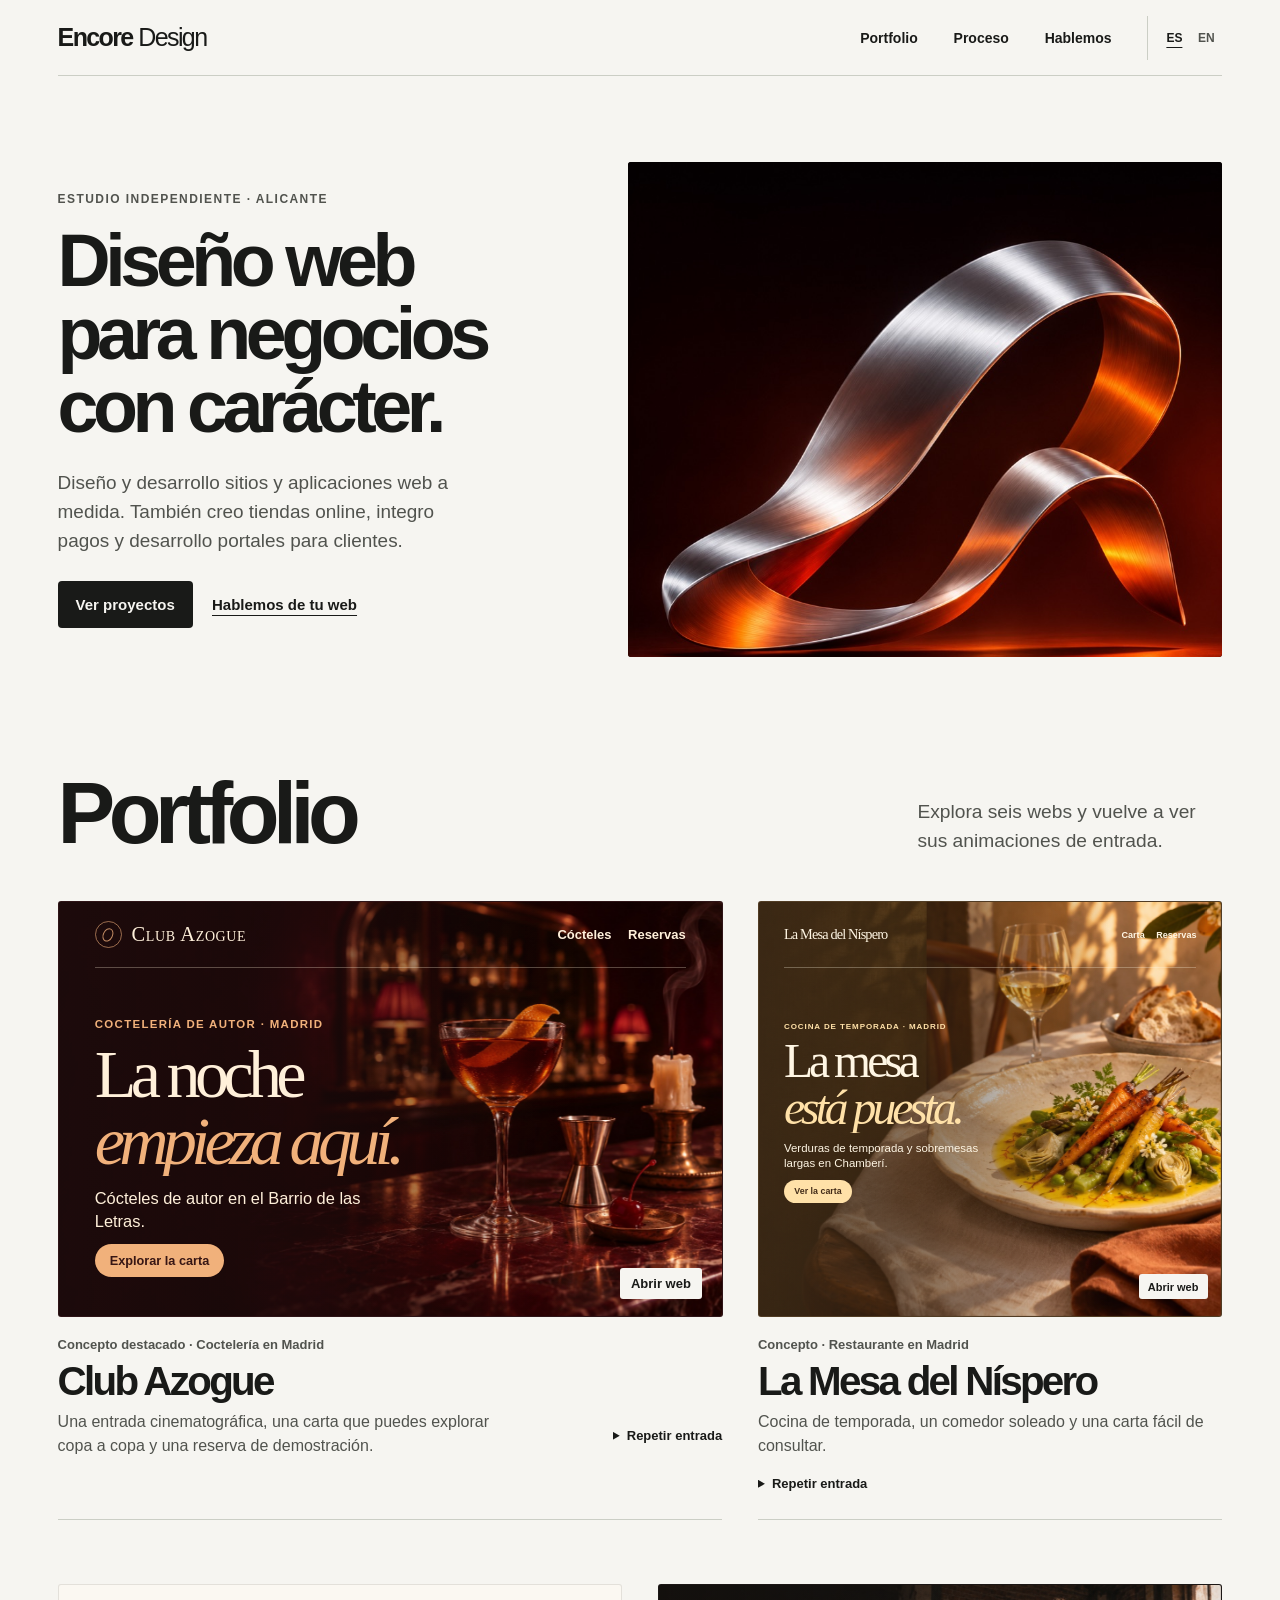
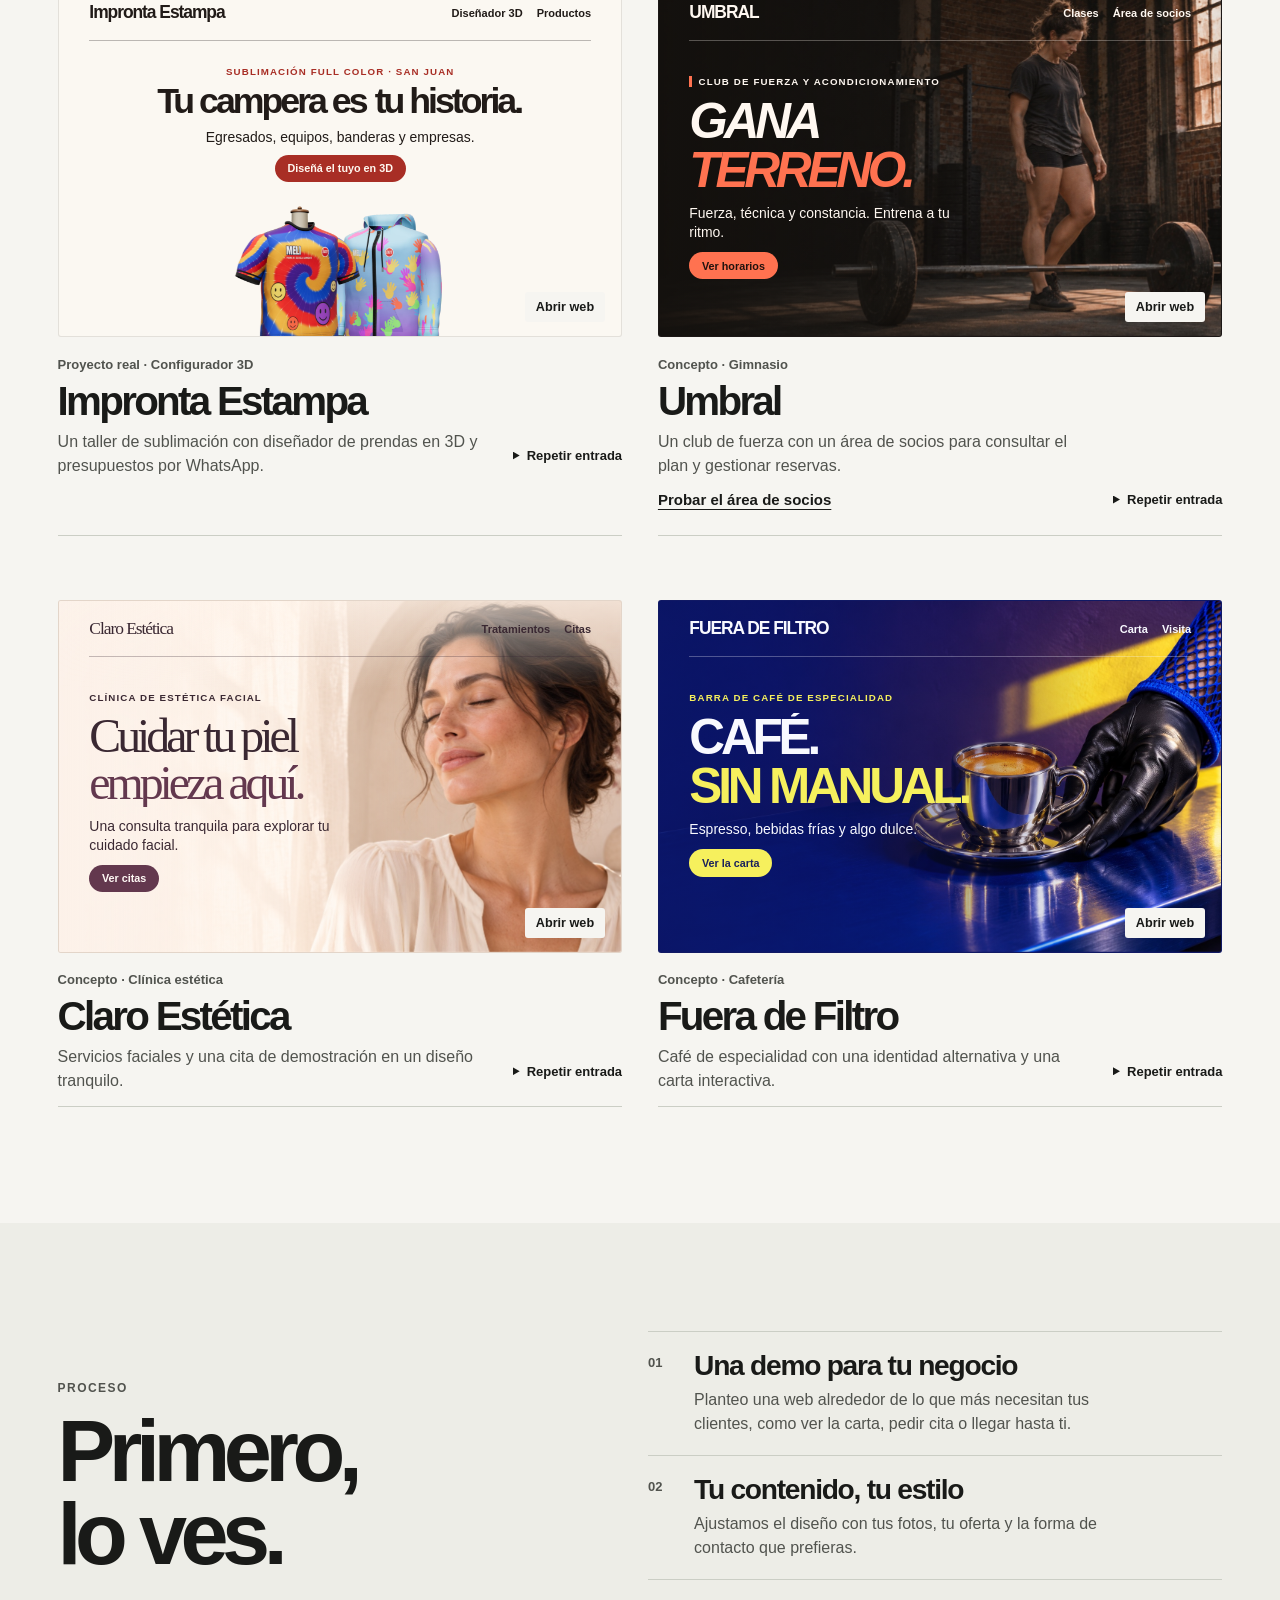
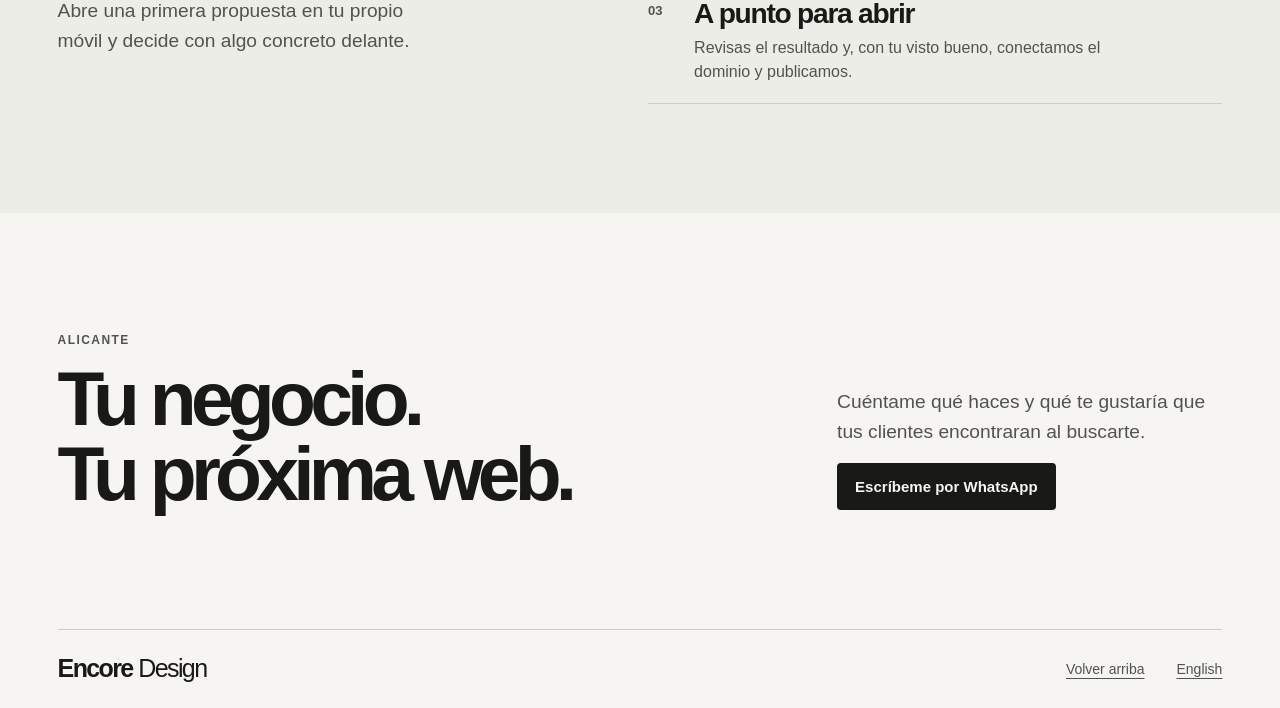
==== index.html @ cf83939f "Simplify Encore with a neutral editorial layout" ====
<!doctype html>
<html lang="es">
<head>
  <meta charset="utf-8">
  <meta name="viewport" content="width=device-width, initial-scale=1">
  <meta name="robots" content="noindex">
  <meta name="description" content="Encore Design es un estudio independiente de diseño y desarrollo web en Alicante. Explora el portfolio y pide una propuesta a medida.">
  <meta name="theme-color" content="#f6f5f1">
  <meta property="og:type" content="website">
  <meta property="og:locale" content="es_ES">
  <meta property="og:locale:alternate" content="en_GB">
  <meta property="og:site_name" content="Encore Design">
  <meta property="og:title" content="Encore Design · Diseño web para negocios con carácter">
  <meta property="og:description" content="Diseño y desarrollo web a medida. Explora seis proyectos de Encore Design.">
  <meta property="og:image" content="https://encore-design.coyoti-trading.chatgpt.site/assets/acera-hero.jpg">
  <meta property="og:image:alt" content="Cintas de metal y cobre sobre fondo oscuro">
  <meta name="twitter:card" content="summary_large_image">
  <title>Encore Design | Estudio de diseño web en Alicante</title>
  <link rel="alternate" hreflang="es" href="https://encore-design.coyoti-trading.chatgpt.site/">
  <link rel="alternate" hreflang="en" href="https://encore-design.coyoti-trading.chatgpt.site/en/">
  <link rel="icon" type="image/png" sizes="96x96" href="assets/encore-favicon-mono.png">
  <link rel="stylesheet" href="portfolio.css">
  <link rel="stylesheet" href="proyectos/intro-motion.css">
  <script src="studio.js" defer></script>
  <script src="portfolio-previews.js" defer></script>
</head>
<body>
  <a class="skip" href="#main">Saltar al contenido</a>
  <div class="launch" id="top">
    <header class="masthead shell">
      <a class="wordmark" href="./" aria-label="Encore Design">
        <span class="wordmark-name">Encore</span> <span class="wordmark-label">Design</span>
      </a>
      <div class="masthead-actions">
        <nav class="primary-nav" aria-label="Navegación principal">
          <a href="#work">Portfolio</a>
          <a class="nav-process" href="#process">Proceso</a>
          <a class="nav-cta" href="#contact">Hablemos</a>
        </nav>
        <nav class="language-switch" aria-label="Idioma">
          <span aria-current="page" aria-label="Español">ES</span>
          <a href="en/" lang="en" hreflang="en" aria-label="English">EN</a>
        </nav>
      </div>
    </header>

    <main id="main">
      <section class="hero shell" aria-labelledby="hero-title">
        <div class="hero-copy">
          <p class="eyebrow">Estudio independiente · Alicante</p>
          <h1 id="hero-title"><span>Diseño web</span> <span>para negocios</span> <span>con carácter.</span></h1>
          <p class="lede">Diseño y desarrollo sitios y aplicaciones web a medida. También creo tiendas online, integro pagos y desarrollo portales para clientes.</p>
          <div class="hero-actions">
            <a class="button button-primary" href="#work">Ver proyectos</a>
            <a class="button button-secondary" href="#contact">Hablemos de tu web</a>
          </div>
        </div>
        <picture class="hero-media" aria-hidden="true">
          <source media="(max-width: 760px)" srcset="assets/encore-hero-movil.jpg" width="880" height="1100">
          <img src="assets/acera-hero.jpg" width="1672" height="941" alt="" fetchpriority="high">
        </picture>
      </section>

      <section class="gallery" id="work" aria-labelledby="work-title">
        <div class="shell work">
          <div class="section-intro">
            <h2 id="work-title">Portfolio</h2>
            <p>Explora seis webs y vuelve a ver sus animaciones de entrada.</p>
          </div>
          <div class="work-grid">
            <article class="project project-azogue">
              <a class="project-stage stage-azogue" href="proyectos/club-azogue.html" aria-label="Abrir Club Azogue" data-preview>
                <div class="mini-page" aria-hidden="true">
                  <img class="mini-art" src="assets/proyectos/azogue.jpg" alt="">
                  <video class="mini-art mini-film" data-preview-film data-src="assets/proyectos/azogue-ambiente.mp4" muted playsinline preload="none"></video>
                  <div class="mini-bar"><span class="mini-brand"><span class="mini-symbol"></span>Club Azogue</span><span class="mini-nav"><span>Cócteles</span><span>Reservas</span></span></div>
                  <div class="mini-copy">
                    <span class="mini-kicker">Coctelería de autor · Madrid</span>
                    <span class="mini-title"><span class="mini-line"><span>La noche</span></span> <span class="mini-line"><span>empieza aquí.</span></span></span>
                    <span class="mini-lede">Cócteles de autor en el Barrio de las Letras.</span>
                    <span class="mini-action">Explorar la carta</span>
                  </div>
                </div>
                <span class="stage-open" aria-hidden="true">Abrir web</span>
              </a>
              <div class="project-copy">
                <div>
                  <p class="project-type">Concepto destacado · Coctelería en Madrid</p>
                  <h3>Club Azogue</h3>
                  <p class="project-description">Una entrada cinematográfica, una carta que puedes explorar copa a copa y una reserva de demostración.</p>
                </div>
                <button class="replay" type="button" data-replay aria-label="Repetir la entrada de Club Azogue" hidden>Repetir entrada</button>
              </div>
            </article>
            <article class="project project-nispero">
              <a class="project-stage stage-nispero" href="proyectos/mesa-del-nispero.html" aria-label="Abrir La Mesa del Níspero" data-preview>
                <div class="mini-page" aria-hidden="true">
                  <img class="mini-art" src="assets/proyectos/nispero.jpg" alt="" loading="lazy">
                  <div class="mini-bar"><span class="mini-brand">La Mesa del Níspero</span><span class="mini-nav"><span>Carta</span><span>Reservas</span></span></div>
                  <div class="mini-copy">
                    <span class="mini-kicker">Cocina de temporada · Madrid</span>
                    <span class="mini-title"><span class="mini-line"><span>La mesa</span></span> <span class="mini-line"><span>está puesta.</span></span></span>
                    <span class="mini-lede">Verduras de temporada y sobremesas largas en Chamberí.</span>
                    <span class="mini-action">Ver la carta</span>
                  </div>
                </div>
                <span class="stage-open" aria-hidden="true">Abrir web</span>
              </a>
              <div class="project-copy">
                <div>
                  <p class="project-type">Concepto · Restaurante en Madrid</p>
                  <h3>La Mesa del Níspero</h3>
                  <p class="project-description">Cocina de temporada, un comedor soleado y una carta fácil de consultar.</p>
                </div>
                <button class="replay" type="button" data-replay aria-label="Repetir la entrada de La Mesa del Níspero" hidden>Repetir entrada</button>
              </div>
            </article>
            <article class="project project-impronta">
              <a class="project-stage stage-impronta" href="https://improntaestampa.pages.dev/" aria-label="Abrir Impronta Estampa" data-preview>
                <div class="mini-page" aria-hidden="true">
                  <img class="mini-art" src="assets/impronta-prendas.webp" alt="" loading="lazy">
                  <div class="mini-bar"><span class="mini-brand">Impronta Estampa</span><span class="mini-nav"><span>Diseñador 3D</span><span>Productos</span></span></div>
                  <div class="mini-copy">
                    <span class="mini-kicker">Sublimación full color · San Juan</span>
                    <span class="mini-title"><span class="mini-line"><span>Tu campera es</span></span> <span class="mini-line"><span>tu historia.</span></span></span>
                    <span class="mini-lede">Egresados, equipos, banderas y empresas.</span>
                    <span class="mini-action">Diseñá el tuyo en 3D</span>
                  </div>
                </div>
                <span class="stage-open" aria-hidden="true">Abrir web</span>
              </a>
              <div class="project-copy">
                <div>
                  <p class="project-type">Proyecto real · Configurador 3D</p>
                  <h3>Impronta Estampa</h3>
                  <p class="project-description">Un taller de sublimación con diseñador de prendas en 3D y presupuestos por WhatsApp.</p>
                </div>
                <button class="replay" type="button" data-replay aria-label="Repetir la entrada de Impronta Estampa" hidden>Repetir entrada</button>
              </div>
            </article>
            <article class="project project-umbral">
              <a class="project-stage stage-umbral" href="proyectos/umbral.html" aria-label="Abrir Umbral" data-preview>
                <div class="mini-page" aria-hidden="true">
                  <img class="mini-art" src="assets/proyectos/umbral-entrenamiento.jpg" alt="" loading="lazy">
                  <div class="mini-bar"><span class="mini-brand">Umbral</span><span class="mini-nav"><span>Clases</span><span>Área de socios</span></span></div>
                  <div class="mini-copy">
                    <span class="mini-kicker">Club de fuerza y acondicionamiento</span>
                    <span class="mini-title"><span class="mini-line"><span>Gana</span></span> <span class="mini-line"><span>terreno.</span></span></span>
                    <span class="mini-lede">Fuerza, técnica y constancia. Entrena a tu ritmo.</span>
                    <span class="mini-action">Ver horarios</span>
                  </div>
                </div>
                <span class="stage-open" aria-hidden="true">Abrir web</span>
              </a>
              <div class="project-copy">
                <div>
                  <p class="project-type">Concepto · Gimnasio</p>
                  <h3>Umbral</h3>
                  <p class="project-description">Un club de fuerza con un área de socios para consultar el plan y gestionar reservas.</p>
                  <a class="project-link" href="proyectos/umbral-socios.html">Probar el área de socios</a>
                </div>
                <button class="replay" type="button" data-replay aria-label="Repetir la entrada de Umbral" hidden>Repetir entrada</button>
              </div>
            </article>
            <article class="project project-claro">
              <a class="project-stage stage-claro" href="proyectos/claro.html" aria-label="Abrir Claro Estética" data-preview>
                <div class="mini-page" aria-hidden="true">
                  <img class="mini-art" src="assets/proyectos/claro.jpg" alt="" loading="lazy">
                  <div class="mini-bar"><span class="mini-brand">Claro Estética</span><span class="mini-nav"><span>Tratamientos</span><span>Citas</span></span></div>
                  <div class="mini-copy">
                    <span class="mini-kicker">Clínica de estética facial</span>
                    <span class="mini-title"><span class="mini-line"><span>Cuidar tu piel</span></span> <span class="mini-line"><span>empieza aquí.</span></span></span>
                    <span class="mini-lede">Una consulta tranquila para explorar tu cuidado facial.</span>
                    <span class="mini-action">Ver citas</span>
                  </div>
                </div>
                <span class="stage-open" aria-hidden="true">Abrir web</span>
              </a>
              <div class="project-copy">
                <div>
                  <p class="project-type">Concepto · Clínica estética</p>
                  <h3>Claro Estética</h3>
                  <p class="project-description">Servicios faciales y una cita de demostración en un diseño tranquilo.</p>
                </div>
                <button class="replay" type="button" data-replay aria-label="Repetir la entrada de Claro Estética" hidden>Repetir entrada</button>
              </div>
            </article>
            <article class="project project-filtro">
              <a class="project-stage stage-filtro" href="proyectos/fuera-de-filtro.html" aria-label="Abrir Fuera de Filtro" data-preview>
                <div class="mini-page" aria-hidden="true">
                  <img class="mini-art" src="assets/proyectos/filtro.jpg" alt="" loading="lazy">
                  <div class="mini-bar"><span class="mini-brand">Fuera de Filtro</span><span class="mini-nav"><span>Carta</span><span>Visita</span></span></div>
                  <div class="mini-copy">
                    <span class="mini-kicker">Barra de café de especialidad</span>
                    <span class="mini-title"><span class="mini-line"><span>Café.</span></span> <span class="mini-line"><span>Sin manual.</span></span></span>
                    <span class="mini-lede">Espresso, bebidas frías y algo dulce.</span>
                    <span class="mini-action">Ver la carta</span>
                  </div>
                </div>
                <span class="stage-open" aria-hidden="true">Abrir web</span>
              </a>
              <div class="project-copy">
                <div>
                  <p class="project-type">Concepto · Cafetería</p>
                  <h3>Fuera de Filtro</h3>
                  <p class="project-description">Café de especialidad con una identidad alternativa y una carta interactiva.</p>
                </div>
                <button class="replay" type="button" data-replay aria-label="Repetir la entrada de Fuera de Filtro" hidden>Repetir entrada</button>
              </div>
            </article>
          </div>
        </div>
      </section>

      <section class="process" id="process" aria-labelledby="process-title">
        <div class="shell process-layout">
          <div>
            <p class="eyebrow">Proceso</p>
            <h2 id="process-title">Primero,<br>lo ves.</h2>
            <p class="process-lede">Abre una primera propuesta en tu propio móvil y decide con algo concreto delante.</p>
          </div>
          <ol class="process-list" role="list">
            <li><span class="process-step" aria-hidden="true">01</span><h3>Una demo para tu negocio</h3><p>Planteo una web alrededor de lo que más necesitan tus clientes, como ver la carta, pedir cita o llegar hasta ti.</p></li>
            <li><span class="process-step" aria-hidden="true">02</span><h3>Tu contenido, tu estilo</h3><p>Ajustamos el diseño con tus fotos, tu oferta y la forma de contacto que prefieras.</p></li>
            <li><span class="process-step" aria-hidden="true">03</span><h3>A punto para abrir</h3><p>Revisas el resultado y, con tu visto bueno, conectamos el dominio y publicamos.</p></li>
          </ol>
        </div>
      </section>

      <section class="contact" id="contact" aria-labelledby="contact-title">
        <div class="shell contact-layout">
          <div>
            <p class="eyebrow">Alicante</p>
            <h2 id="contact-title">Tu negocio.<br>Tu próxima web.</h2>
          </div>
          <div class="contact-action">
            <p>Cuéntame qué haces y qué te gustaría que tus clientes encontraran al buscarte.</p>
            <a class="button button-primary" id="contact-link" data-whatsapp-message="Hola, me gustaría hablar sobre una web para mi negocio." hidden>Escríbeme por WhatsApp</a>
            <p id="contact-note" class="contact-note">Los datos de contacto estarán disponibles al publicar la web.</p>
          </div>
        </div>
      </section>
    </main>
  </div>

  <footer class="site-footer">
    <div class="shell">
      <a class="wordmark" href="./" aria-label="Encore Design">
        <span class="wordmark-name">Encore</span> <span class="wordmark-label">Design</span>
      </a>
      <div class="footer-actions">
        <a class="top-link" href="#top">Volver arriba</a>
        <a class="footer-language" href="en/" lang="en" hreflang="en">English</a>
      </div>
    </div>
  </footer>
</body>
</html>
---- portfolio.css ----
:root {
  color-scheme: light;
  --paper: #f6f5f1;
  --surface: #edede7;
  --ink: #191a18;
  --muted: #51534e;
  --line: #cbcec5;
  --shell: min(100% - clamp(64px, 9vw, 146px), 1320px);
  font-family: "Helvetica Neue", Arial, sans-serif;
  background: var(--paper);
  color: var(--ink);
}

* { box-sizing: border-box; }
body, h1, h2, h3, p { margin: 0; }
html { scroll-behavior: smooth; }
a { color: inherit; }
img { display: block; max-width: 100%; }
[hidden] { display: none !important; }
:focus-visible { outline: 2px solid var(--ink); outline-offset: 5px; }
.shell { width: var(--shell); margin-inline: auto; }
.skip { position: absolute; z-index: 2; top: 12px; left: 12px; padding: 14px; transform: translateY(-180%); background: white; }
.skip:focus { transform: none; }

.masthead { display: flex; min-height: 76px; align-items: center; justify-content: space-between; gap: 20px; border-bottom: 1px solid var(--line); }
.wordmark { display: inline-flex; flex: 0 0 auto; align-items: baseline; gap: .23em; font-size: clamp(19px, 2vw, 25px); letter-spacing: -.065em; text-decoration: none; white-space: nowrap; }
.wordmark-name { font-weight: 760; }
.wordmark-label { font-weight: 460; }
.masthead-actions, .primary-nav { display: flex; align-items: center; gap: clamp(15px, 2.8vw, 42px); }
.primary-nav a { display: inline-flex; min-height: 44px; align-items: center; font-size: 14px; font-weight: 620; text-decoration: none; }
.primary-nav a:hover, .language-switch a:hover { text-decoration: underline; text-underline-offset: 5px; }
.language-switch { display: flex; flex: 0 0 auto; align-items: center; padding-inline-start: 10px; border-inline-start: 1px solid var(--line); }
.language-switch span, .language-switch a { display: grid; place-items: center; min-width: 32px; min-height: 44px; color: var(--muted); font-size: 12px; font-weight: 650; text-decoration: none; }
.language-switch span { color: var(--ink); text-decoration: underline; text-underline-offset: 5px; }

.hero { display: grid; grid-template-columns: minmax(0, .92fr) minmax(0, 1.08fr); align-items: center; gap: clamp(28px, 5vw, 82px); padding-block: clamp(55px, 6.7vw, 110px) clamp(38px, 4vw, 68px); }
.hero-media { display: block; width: 100%; aspect-ratio: 1.2; overflow: hidden; border-radius: 3px; background: #180e0b; }
.hero-media img { width: 100%; height: 100%; object-fit: cover; object-position: 88% center; }
.eyebrow { color: var(--muted); font-size: 12px; font-weight: 690; line-height: 1.4; letter-spacing: .12em; text-transform: uppercase; }
.hero h1 { margin-top: 17px; font-size: clamp(45px, 5.75vw, 89px); font-weight: 690; line-height: .99; letter-spacing: -.074em; }
.hero h1 span { display: block; }
.lede { max-width: 420px; margin-top: 24px; color: var(--muted); font-size: clamp(17px, 1.48vw, 21px); line-height: 1.55; }
.hero-actions { display: flex; flex-wrap: wrap; align-items: center; gap: 5px clamp(13px, 1.5vw, 24px); margin-top: 25px; }
.button { display: inline-flex; align-items: center; justify-content: center; width: fit-content; min-height: 47px; border-radius: 4px; font-size: 15px; font-weight: 680; text-decoration: none; }
.button-primary { padding: 11px 18px; background: var(--ink); color: var(--paper); transition: background-color 160ms ease; }
.button-primary:hover { background: #3b3e38; }
.button-secondary { text-decoration: underline; text-underline-offset: 5px; }
.button-secondary:hover { color: var(--muted); }

.work { padding-block: clamp(34px, 5vw, 75px) clamp(68px, 9vw, 136px); }
.section-intro { display: grid; grid-template-columns: minmax(0, 1fr) minmax(0, 305px); align-items: end; gap: 24px; }
h2 { font-size: clamp(47px, 6.75vw, 100px); font-weight: 670; line-height: .97; letter-spacing: -.075em; }
.section-intro > p, .process-lede, .contact-action p { max-width: 380px; color: var(--muted); font-size: clamp(17px, 1.5vw, 20px); line-height: 1.55; }

.work-grid { display: grid; grid-template-columns: repeat(2, minmax(0, 1fr)); gap: clamp(35px, 5vw, 76px) clamp(20px, 2.8vw, 40px); margin-top: clamp(27px, 3.5vw, 51px); }
.project { min-width: 0; border-bottom: 1px solid var(--line); }
.project-stage { position: relative; display: block; width: 100%; aspect-ratio: 16 / 10; container-type: inline-size; isolation: isolate; overflow: hidden; border: 1px solid #191a181b; border-radius: 3px; background: var(--preview-bg); color: var(--preview-ink); text-decoration: none; }

.stage-azogue { --preview-bg: #311418; --preview-ink: #fff0da; --preview-accent: #f1b17b; --preview-button-ink: #371614; --preview-shade: linear-gradient(90deg, #1d0b0cec, #210e0e8a 43%, transparent 78%); }
.stage-nispero { --preview-bg: #584126; --preview-ink: #fff6e4; --preview-accent: #ffe1a8; --preview-button-ink: #432c18; --preview-shade: linear-gradient(90deg, #382716d9, #3827168c 38%, transparent 76%); }
.stage-impronta { --preview-bg: #fbf8f2; --preview-ink: #211b18; --preview-accent: #a82e25; --preview-button-ink: #fff8f0; }
.stage-umbral { --preview-bg: #1d1816; --preview-ink: #fff8f1; --preview-accent: #ff7250; --preview-button-ink: #21120e; --preview-shade: linear-gradient(90deg, #14110ef1, #18141178 47%, transparent 78%); }
.stage-claro { --preview-bg: #fbecdf; --preview-ink: #3a2832; --preview-accent: #63384e; --preview-button-ink: #fff9f5; --preview-shade: linear-gradient(90deg, #fcf1e9ee, #fff5ec99 37%, transparent 70%), linear-gradient(180deg, #fff5ecb0, transparent 25%); }
.stage-filtro { --preview-bg: #111a6e; --preview-ink: #f8f9ff; --preview-accent: #f6f05d; --preview-button-ink: #1a225c; --preview-shade: linear-gradient(90deg, #0d1666cb, #0e176261 47%, transparent 80%); }

.mini-page, .mini-art, .mini-page::after { position: absolute; inset: 0; }
.mini-page { isolation: isolate; }
.mini-art { width: 100%; height: 100%; object-fit: cover; object-position: 62% center; z-index: -2; }
.mini-film { opacity: 0; transition: opacity 370ms ease; }
.mini-film.is-ready { opacity: 1; }
.mini-page::after { content: ""; z-index: -1; background: var(--preview-shade, none); }
.mini-bar { position: absolute; display: flex; top: 0; inset-inline: 5.4%; height: 16%; align-items: center; justify-content: space-between; border-bottom: 1px solid color-mix(in srgb, var(--preview-ink) 29%, transparent); }
.mini-brand { font-size: 3.1cqw; font-weight: 790; letter-spacing: -.06em; }
.mini-nav { display: flex; gap: 2.5cqw; font-size: 1.96cqw; font-weight: 670; }
.mini-copy { position: absolute; top: 26%; right: 4%; left: 5.4%; display: grid; justify-items: start; row-gap: 1.8cqw; }
.mini-kicker { font-size: 1.73cqw; font-weight: 760; letter-spacing: .115em; text-transform: uppercase; }
.mini-title { font-size: 8.8cqw; line-height: .83; font-weight: 890; letter-spacing: -.084em; }
.mini-line { display: block; width: fit-content; overflow: hidden; padding: .06em .06em .09em 0; }
.mini-line > span { display: block; }
.mini-line:last-child { color: var(--preview-accent); }
.mini-lede { max-width: 52%; font-size: 2.48cqw; line-height: 1.35; }
.mini-action { display: inline-flex; border-radius: 30px; padding: 1.35cqw 2.25cqw; background: var(--preview-accent); color: var(--preview-button-ink); font-size: 1.92cqw; font-weight: 760; }

.stage-azogue .mini-brand, .stage-nispero .mini-brand, .stage-claro .mini-brand, .stage-azogue .mini-title, .stage-nispero .mini-title, .stage-claro .mini-title { font-family: Georgia, serif; font-weight: 400; }
.stage-azogue .mini-brand { font-variant: small-caps; letter-spacing: .03em; }
.stage-azogue .mini-brand { display: inline-flex; align-items: center; gap: 1.45cqw; }
.mini-symbol { display: grid; place-items: center; width: 4.1cqw; height: 4.1cqw; border: 1px solid #efae7a99; border-radius: 50%; }
.mini-symbol::after { content: ""; width: 1.25cqw; height: 1.75cqw; border: 1px solid #efae7acc; border-radius: 50%; transform: rotate(26deg); }
.stage-azogue .mini-title, .stage-nispero .mini-title { font-size: 10.3cqw; }
.stage-azogue .mini-line:last-child, .stage-nispero .mini-line:last-child { font-style: italic; }
.stage-azogue .mini-kicker, .stage-nispero .mini-kicker { color: var(--preview-accent); }
.stage-claro .mini-title { font-size: 8.5cqw; }
.stage-filtro .mini-title, .stage-umbral .mini-title, .stage-filtro .mini-brand, .stage-umbral .mini-brand { text-transform: uppercase; }
.stage-umbral .mini-title { font-style: italic; }
.stage-umbral .mini-kicker { border-left: .58cqw solid var(--preview-accent); padding-left: 1.1cqw; }
.stage-filtro .mini-kicker { color: var(--preview-accent); }
.stage-impronta .mini-art { inset: 60% 11% auto; width: 78%; height: 61%; object-fit: contain; object-position: center top; }
.stage-impronta .mini-brand { font-weight: 850; }
.stage-impronta .mini-copy { inset: 23% 4% auto; row-gap: 1.45cqw; justify-items: center; text-align: center; }
.stage-impronta .mini-kicker { color: var(--preview-accent); }
.stage-impronta .mini-title { font-size: 6.35cqw; }
.stage-impronta .mini-line { display: inline-block; vertical-align: top; }
.stage-impronta .mini-line:last-child { color: inherit; }
.stage-impronta .mini-lede { max-width: 88%; }

.stage-open { position: absolute; z-index: 1; right: 3%; bottom: 4%; padding: .63em .83em; border-radius: 3px; background: var(--paper); color: var(--ink); font-size: clamp(11px, 2.25cqw, 13px); font-weight: 700; }
.project-stage:hover .stage-open, .project-stage:focus-visible .stage-open { background: var(--ink); color: var(--paper); }

.project-copy { display: grid; grid-template-columns: minmax(0, 1fr) auto; align-items: end; gap: 4px 17px; padding: 19px 0 13px; }
.project-nispero .project-copy { grid-template-columns: 1fr; }
.project-copy h3 { margin-top: 6px; font-size: clamp(29px, 3.15vw, 47px); font-weight: 680; line-height: 1.02; letter-spacing: -.067em; }
.project-type { color: var(--muted); font-size: 13px; font-weight: 650; line-height: 1.45; }
.project-description { max-width: 450px; margin-top: 8px; color: var(--muted); font-size: 16px; line-height: 1.5; }
.project-link { display: inline-flex; align-items: center; min-height: 44px; color: var(--ink); font-size: 15px; font-weight: 650; text-underline-offset: 4px; }
.project-link:hover { color: var(--muted); }
.replay { display: inline-flex; align-items: center; gap: 7px; width: fit-content; min-height: 44px; padding: 0; border: 0; background: none; color: var(--ink); white-space: nowrap; cursor: pointer; font: 650 13px/1 "Helvetica Neue", Arial, sans-serif; }
.replay::before { content: ""; width: 7px; height: 8px; background: currentColor; clip-path: polygon(0 0, 100% 50%, 0 100%); }
.replay:hover { text-decoration: underline; text-underline-offset: 4px; }

@media (prefers-reduced-motion: no-preference) {
  .is-playing .mini-line > span { animation: line-entrance 780ms cubic-bezier(.2,.75,.22,1) both; }
  .is-playing .mini-line:nth-child(2) > span { animation-delay: 115ms; }
  .is-playing .mini-kicker, .is-playing .mini-lede, .is-playing .mini-action { animation: copy-entrance 650ms 170ms ease both; }
  .is-playing .mini-action { animation-delay: 245ms; }
  .stage-impronta.is-playing .mini-art, .stage-azogue.is-playing img.mini-art, .stage-claro.is-playing .mini-art { animation: quiet-entrance 1450ms ease-out both; }
  .stage-azogue.is-playing .mini-line > span { animation-duration: 990ms; }
  .stage-azogue.is-playing .mini-line:nth-child(2) > span { animation-delay: 210ms; }
  .stage-nispero.is-playing .mini-art, .stage-umbral.is-playing .mini-art { animation: zoom-entrance 1150ms ease-out both; }
  .stage-filtro.is-playing .mini-art { animation: shutter-entrance 850ms cubic-bezier(.2,.72,.2,1) both; }
  .stage-claro.is-playing .mini-line > span { animation-name: copy-entrance; animation-duration: 1050ms; }
}

.process { background: var(--surface); }
.process-layout { display: grid; grid-template-columns: minmax(0, .85fr) minmax(0, 1fr); align-items: center; gap: clamp(28px, 8vw, 120px); padding-block: clamp(64px, 8.5vw, 130px); }
.process h2, .contact h2 { margin-top: 13px; }
.process-lede { margin-top: 19px; }
.process-list { margin: 0; padding: 0; list-style: none; }
.process-list li { position: relative; padding: 18px 0 19px 46px; border-top: 1px solid var(--line); }
.process-list li:last-child { border-bottom: 1px solid var(--line); }
.process-step { position: absolute; top: 23px; left: 0; color: var(--muted); font-size: 13px; font-weight: 640; font-variant-numeric: tabular-nums; }
.process-list h3 { font-size: clamp(21px, 2.2vw, 31px); font-weight: 670; letter-spacing: -.045em; }
.process-list p { max-width: 440px; margin-top: 6px; color: var(--muted); font-size: 16px; line-height: 1.5; }

.contact-layout { display: grid; grid-template-columns: minmax(0, 1.3fr) minmax(0, .7fr); gap: clamp(25px, 5vw, 74px); align-items: end; padding-block: clamp(65px, 9.25vw, 135px); }
.contact h2 { font-size: clamp(43px, 6vw, 91px); }
.contact-action .button { margin-top: 17px; }
.contact-note { margin-top: 16px; }
.site-footer .shell { display: flex; align-items: center; justify-content: space-between; gap: 16px; padding-block: 17px; border-top: 1px solid var(--line); }
.footer-actions { display: flex; flex-wrap: wrap; justify-content: flex-end; gap: 0 clamp(12px, 2.5vw, 32px); }
.footer-actions a { display: inline-flex; align-items: center; min-height: 44px; color: var(--muted); font-size: 14px; text-underline-offset: 4px; }

@media (max-width: 1000px) {
  .project-copy { grid-template-columns: 1fr; }
}

@media (min-width: 1001px) {
  .work-grid { grid-template-columns: repeat(12, minmax(0, 1fr)); }
  .project { grid-column: span 6; }
  .project-azogue { grid-column: span 7; }
  .project-nispero { grid-column: span 5; }
  .project-azogue .project-stage, .project-nispero .project-stage { height: clamp(296px, 32.5vw, 432px); aspect-ratio: auto; }
  .stage-azogue .mini-copy { top: 28%; }
  .stage-nispero .mini-copy { top: 29%; }
}

@media (max-width: 760px) {
  :root { --shell: calc(100% - 36px); }
  .masthead { min-height: 64px; gap: 13px; }
  .masthead-actions, .primary-nav { gap: 12px; }
  .masthead .nav-process { display: none; }
  .primary-nav a { font-size: 13px; }
  .language-switch { padding-inline-start: 6px; }
  .hero { grid-template-columns: 1fr; gap: 26px; padding-block: 49px 33px; }
  .hero h1 { margin-top: 13px; font-size: clamp(42px, 11.25vw, 70px); }
  .lede { max-width: 440px; margin-top: 16px; }
  .hero-actions { margin-top: 17px; }
  .hero-media { aspect-ratio: 1.24; }
  .hero-media img { object-position: center 65%; }
  .section-intro, .contact-layout, .process-layout, .work-grid { grid-template-columns: 1fr; gap: 15px; }
  .work-grid { gap: 34px; margin-top: 25px; }
  .section-intro > p { max-width: 340px; }
  .project-stage { aspect-ratio: 4 / 3; }
  .project-azogue .project-stage { aspect-ratio: 1.14; }
  .mini-bar { height: 15%; }
  .mini-brand { font-size: 3.7cqw; }
  .mini-nav { font-size: 2.55cqw; }
  .mini-copy { top: 26%; row-gap: 2.05cqw; }
  .mini-kicker { font-size: 2cqw; }
  .mini-title { font-size: 10.2cqw; }
  .stage-azogue .mini-title, .stage-nispero .mini-title { font-size: 11.5cqw; }
  .stage-azogue .mini-copy { top: 29%; }
  .mini-lede { max-width: 59%; font-size: 2.9cqw; }
  .mini-action { font-size: 2.4cqw; }
  .stage-impronta .mini-title { font-size: 7.2cqw; }
  .stage-impronta .mini-art { inset: 53% 8% auto; width: 84%; height: 66%; }
  .stage-open { font-size: 12px; }
  .project-copy { padding-top: 16px; }
  .process-layout { gap: 27px; }
  .process-list li { padding-left: 37px; }
  .contact-layout { gap: 24px; }
}

@media (max-width: 455px) {
  .masthead .nav-cta { display: none; }
}

@media (max-width: 365px) {
  :root { --shell: calc(100% - 28px); }
  .hero .button { font-size: 14px; }
  .button-primary { padding-inline: 14px; }
  .masthead-actions { gap: 8px; }
  .primary-nav a { font-size: 12px; }
}

@media (prefers-reduced-motion: reduce) {
  html { scroll-behavior: auto; }
  *, *::before, *::after { animation: none !important; transition: none !important; }
}
---- proyectos/intro-motion.css ----
@keyframes line-entrance { from { transform: translateY(102%); } to { transform: translateY(0); } }
@keyframes copy-entrance { from { opacity: 0; transform: translateY(12px); } to { opacity: 1; transform: translateY(0); } }
@keyframes focus-entrance { from { filter: blur(9px) brightness(.55); transform: scale(1.035); } to { filter: blur(0) brightness(1); transform: scale(1); } }
@keyframes zoom-entrance { from { transform: scale(1.13) translateX(2%); opacity: .65; } to { transform: scale(1) translateX(0); opacity: 1; } }
@keyframes quiet-entrance { from { opacity: .28; transform: scale(1.035); } to { opacity: 1; transform: scale(1); } }
@keyframes shutter-entrance { from { clip-path: inset(0 0 0 100%); } to { clip-path: inset(0); } }
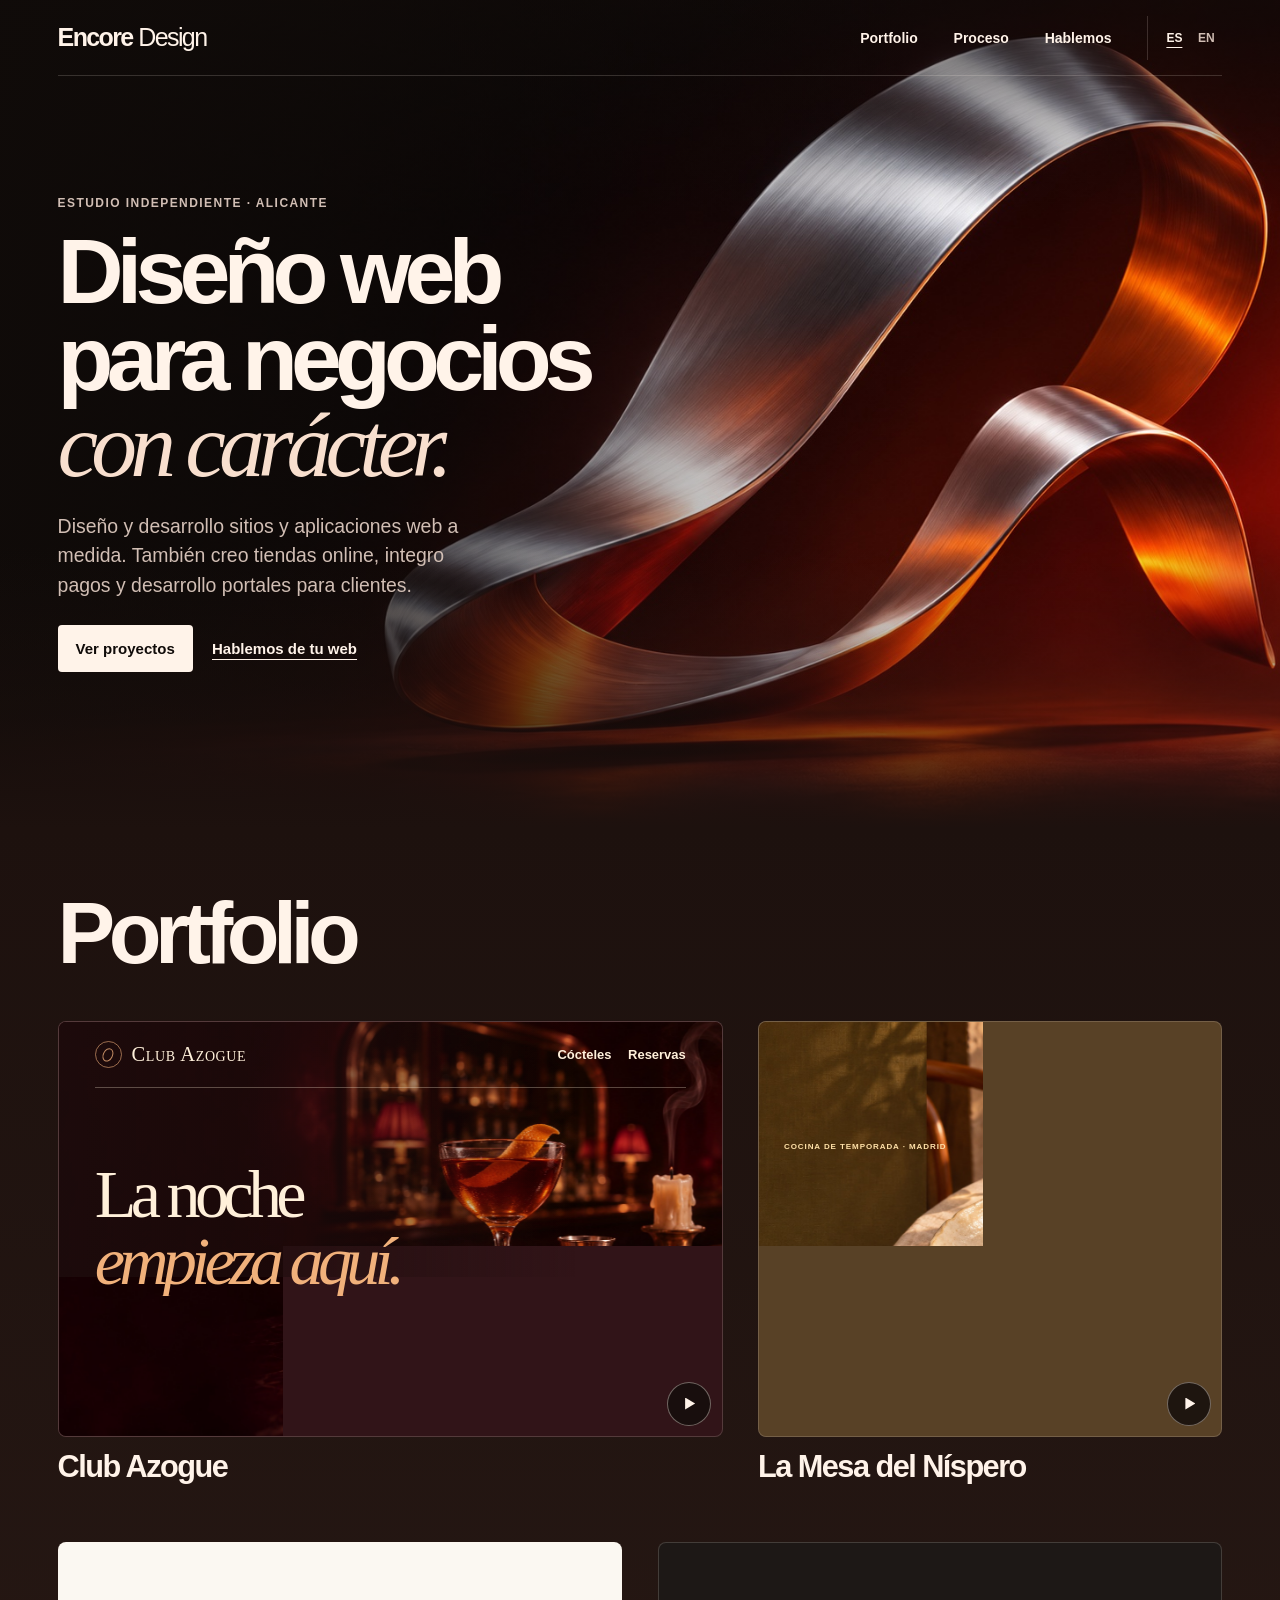
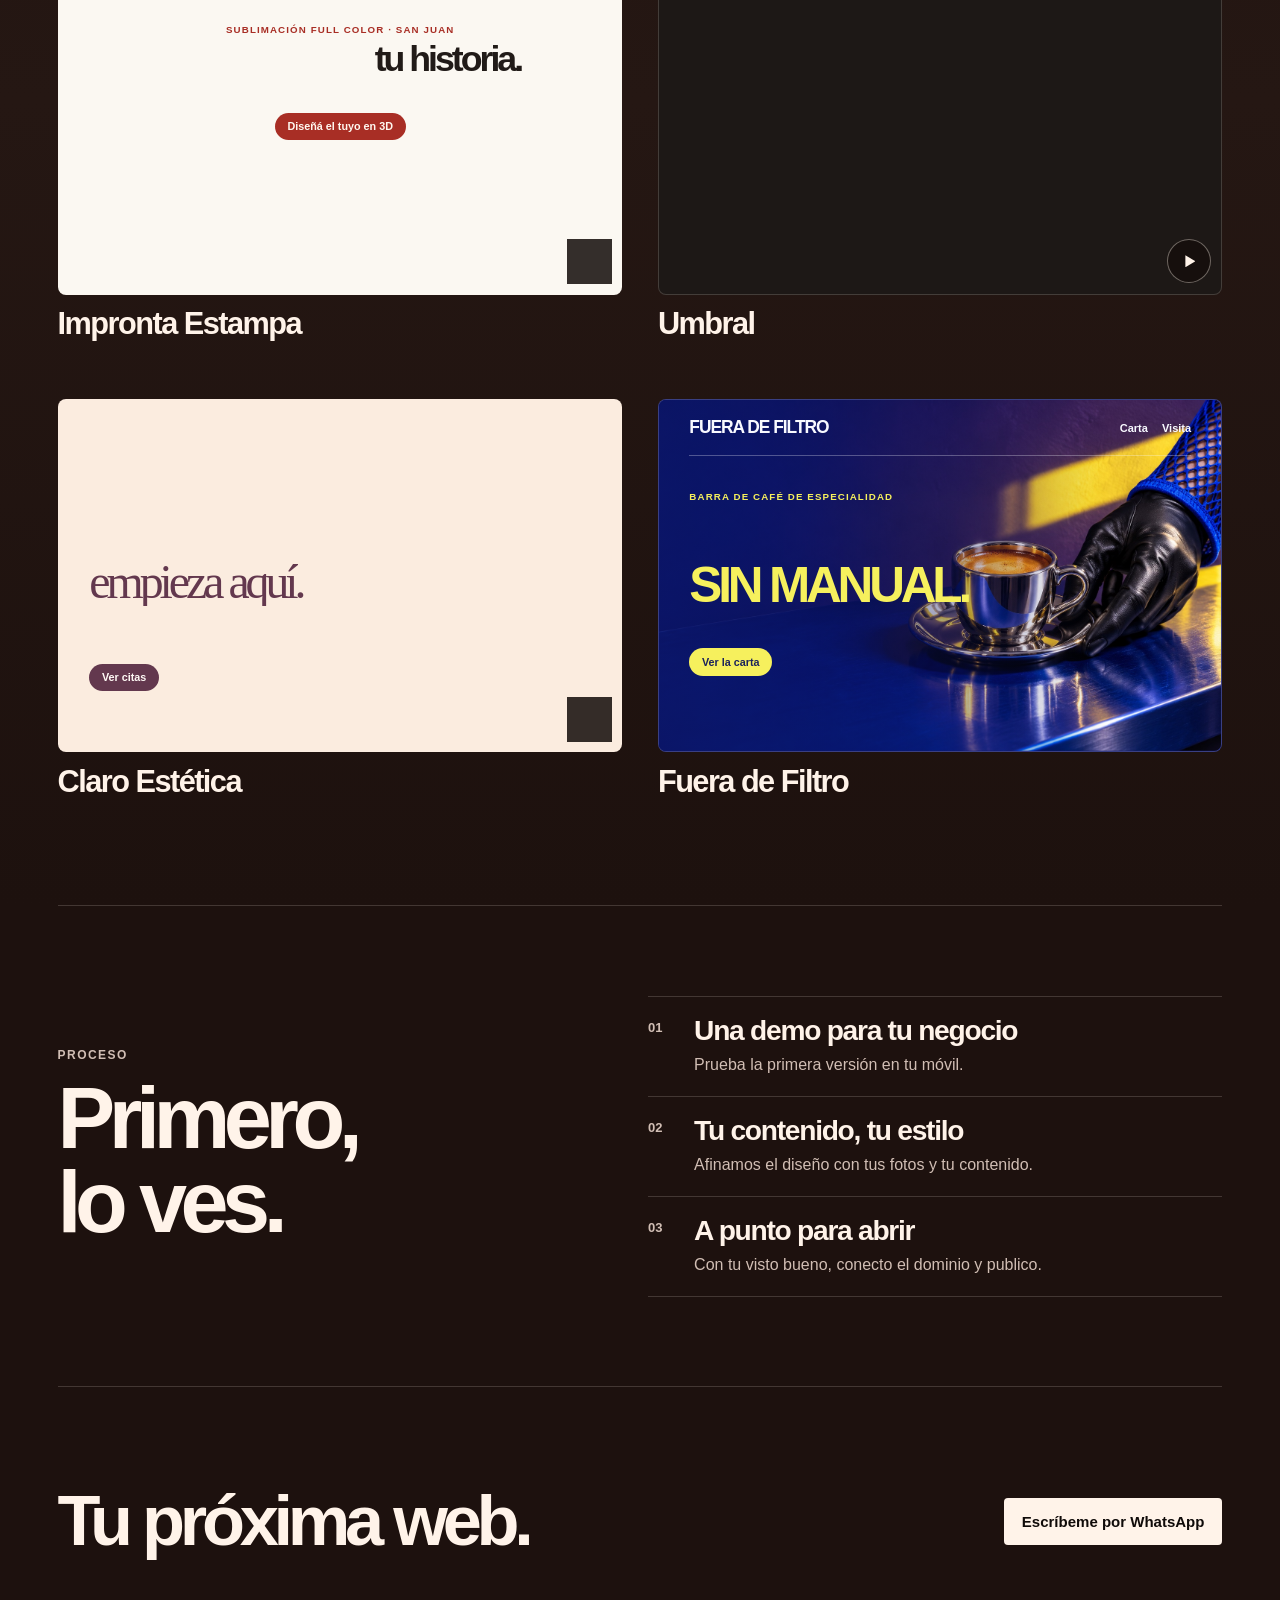
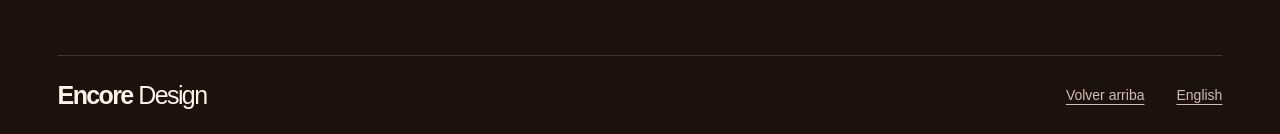
==== commit d2d13d68: "Restore the integrated dark hero and simplify project captions" ====
--- a/index.html
+++ b/index.html
@@ -5,7 +5,7 @@
   <meta name="viewport" content="width=device-width, initial-scale=1">
   <meta name="robots" content="noindex">
   <meta name="description" content="Encore Design es un estudio independiente de diseño y desarrollo web en Alicante. Explora el portfolio y pide una propuesta a medida.">
-  <meta name="theme-color" content="#f6f5f1">
+  <meta name="theme-color" content="#100b09">
   <meta property="og:type" content="website">
   <meta property="og:locale" content="es_ES">
   <meta property="og:locale:alternate" content="en_GB">
@@ -45,10 +45,10 @@
     </header>
 
     <main id="main">
-      <section class="hero shell" aria-labelledby="hero-title">
-        <div class="hero-copy">
+      <section class="hero" aria-labelledby="hero-title">
+        <div class="hero-copy shell">
           <p class="eyebrow">Estudio independiente · Alicante</p>
-          <h1 id="hero-title"><span>Diseño web</span> <span>para negocios</span> <span>con carácter.</span></h1>
+          <h1 id="hero-title"><span>Diseño web</span> <span>para negocios</span> <span class="hero-emphasis">con carácter.</span></h1>
           <p class="lede">Diseño y desarrollo sitios y aplicaciones web a medida. También creo tiendas online, integro pagos y desarrollo portales para clientes.</p>
           <div class="hero-actions">
             <a class="button button-primary" href="#work">Ver proyectos</a>
@@ -63,150 +63,116 @@
 
       <section class="gallery" id="work" aria-labelledby="work-title">
         <div class="shell work">
-          <div class="section-intro">
-            <h2 id="work-title">Portfolio</h2>
-            <p>Explora seis webs y vuelve a ver sus animaciones de entrada.</p>
-          </div>
+          <h2 id="work-title">Portfolio</h2>
           <div class="work-grid">
             <article class="project project-azogue">
-              <a class="project-stage stage-azogue" href="proyectos/club-azogue.html" aria-label="Abrir Club Azogue" data-preview>
-                <div class="mini-page" aria-hidden="true">
-                  <img class="mini-art" src="assets/proyectos/azogue.jpg" alt="">
-                  <video class="mini-art mini-film" data-preview-film data-src="assets/proyectos/azogue-ambiente.mp4" muted playsinline preload="none"></video>
-                  <div class="mini-bar"><span class="mini-brand"><span class="mini-symbol"></span>Club Azogue</span><span class="mini-nav"><span>Cócteles</span><span>Reservas</span></span></div>
-                  <div class="mini-copy">
-                    <span class="mini-kicker">Coctelería de autor · Madrid</span>
-                    <span class="mini-title"><span class="mini-line"><span>La noche</span></span> <span class="mini-line"><span>empieza aquí.</span></span></span>
-                    <span class="mini-lede">Cócteles de autor en el Barrio de las Letras.</span>
-                    <span class="mini-action">Explorar la carta</span>
-                  </div>
-                </div>
-                <span class="stage-open" aria-hidden="true">Abrir web</span>
-              </a>
-              <div class="project-copy">
-                <div>
-                  <p class="project-type">Concepto destacado · Coctelería en Madrid</p>
-                  <h3>Club Azogue</h3>
-                  <p class="project-description">Una entrada cinematográfica, una carta que puedes explorar copa a copa y una reserva de demostración.</p>
-                </div>
-                <button class="replay" type="button" data-replay aria-label="Repetir la entrada de Club Azogue" hidden>Repetir entrada</button>
-              </div>
+              <div class="project-visual">
+                <a class="project-stage stage-azogue" href="proyectos/club-azogue.html" aria-label="Abrir Club Azogue" data-preview>
+                  <div class="mini-page" aria-hidden="true">
+                    <img class="mini-art" src="assets/proyectos/azogue.jpg" alt="">
+                    <video class="mini-art mini-film" data-preview-film data-src="assets/proyectos/azogue-ambiente.mp4" muted playsinline preload="none"></video>
+                    <div class="mini-bar"><span class="mini-brand"><span class="mini-symbol"></span>Club Azogue</span><span class="mini-nav"><span>Cócteles</span><span>Reservas</span></span></div>
+                    <div class="mini-copy">
+                      <span class="mini-kicker">Coctelería de autor · Madrid</span>
+                      <span class="mini-title"><span class="mini-line"><span>La noche</span></span> <span class="mini-line"><span>empieza aquí.</span></span></span>
+                      <span class="mini-lede">Cócteles de autor en el Barrio de las Letras.</span>
+                      <span class="mini-action">Explorar la carta</span>
+                    </div>
+                  </div>
+                </a>
+                <button class="replay" type="button" data-replay aria-label="Repetir la entrada de Club Azogue" hidden></button>
+              </div>
+              <h3 class="project-name">Club Azogue</h3>
             </article>
             <article class="project project-nispero">
-              <a class="project-stage stage-nispero" href="proyectos/mesa-del-nispero.html" aria-label="Abrir La Mesa del Níspero" data-preview>
-                <div class="mini-page" aria-hidden="true">
-                  <img class="mini-art" src="assets/proyectos/nispero.jpg" alt="" loading="lazy">
-                  <div class="mini-bar"><span class="mini-brand">La Mesa del Níspero</span><span class="mini-nav"><span>Carta</span><span>Reservas</span></span></div>
-                  <div class="mini-copy">
-                    <span class="mini-kicker">Cocina de temporada · Madrid</span>
-                    <span class="mini-title"><span class="mini-line"><span>La mesa</span></span> <span class="mini-line"><span>está puesta.</span></span></span>
-                    <span class="mini-lede">Verduras de temporada y sobremesas largas en Chamberí.</span>
-                    <span class="mini-action">Ver la carta</span>
-                  </div>
-                </div>
-                <span class="stage-open" aria-hidden="true">Abrir web</span>
-              </a>
-              <div class="project-copy">
-                <div>
-                  <p class="project-type">Concepto · Restaurante en Madrid</p>
-                  <h3>La Mesa del Níspero</h3>
-                  <p class="project-description">Cocina de temporada, un comedor soleado y una carta fácil de consultar.</p>
-                </div>
-                <button class="replay" type="button" data-replay aria-label="Repetir la entrada de La Mesa del Níspero" hidden>Repetir entrada</button>
-              </div>
+              <div class="project-visual">
+                <a class="project-stage stage-nispero" href="proyectos/mesa-del-nispero.html" aria-label="Abrir La Mesa del Níspero" data-preview>
+                  <div class="mini-page" aria-hidden="true">
+                    <img class="mini-art" src="assets/proyectos/nispero.jpg" alt="" loading="lazy">
+                    <div class="mini-bar"><span class="mini-brand">La Mesa del Níspero</span><span class="mini-nav"><span>Carta</span><span>Reservas</span></span></div>
+                    <div class="mini-copy">
+                      <span class="mini-kicker">Cocina de temporada · Madrid</span>
+                      <span class="mini-title"><span class="mini-line"><span>La mesa</span></span> <span class="mini-line"><span>está puesta.</span></span></span>
+                      <span class="mini-lede">Verduras de temporada y sobremesas largas en Chamberí.</span>
+                      <span class="mini-action">Ver la carta</span>
+                    </div>
+                  </div>
+                </a>
+                <button class="replay" type="button" data-replay aria-label="Repetir la entrada de La Mesa del Níspero" hidden></button>
+              </div>
+              <h3 class="project-name">La Mesa del Níspero</h3>
             </article>
             <article class="project project-impronta">
-              <a class="project-stage stage-impronta" href="https://improntaestampa.pages.dev/" aria-label="Abrir Impronta Estampa" data-preview>
-                <div class="mini-page" aria-hidden="true">
-                  <img class="mini-art" src="assets/impronta-prendas.webp" alt="" loading="lazy">
-                  <div class="mini-bar"><span class="mini-brand">Impronta Estampa</span><span class="mini-nav"><span>Diseñador 3D</span><span>Productos</span></span></div>
-                  <div class="mini-copy">
-                    <span class="mini-kicker">Sublimación full color · San Juan</span>
-                    <span class="mini-title"><span class="mini-line"><span>Tu campera es</span></span> <span class="mini-line"><span>tu historia.</span></span></span>
-                    <span class="mini-lede">Egresados, equipos, banderas y empresas.</span>
-                    <span class="mini-action">Diseñá el tuyo en 3D</span>
-                  </div>
-                </div>
-                <span class="stage-open" aria-hidden="true">Abrir web</span>
-              </a>
-              <div class="project-copy">
-                <div>
-                  <p class="project-type">Proyecto real · Configurador 3D</p>
-                  <h3>Impronta Estampa</h3>
-                  <p class="project-description">Un taller de sublimación con diseñador de prendas en 3D y presupuestos por WhatsApp.</p>
-                </div>
-                <button class="replay" type="button" data-replay aria-label="Repetir la entrada de Impronta Estampa" hidden>Repetir entrada</button>
-              </div>
+              <div class="project-visual">
+                <a class="project-stage stage-impronta" href="https://improntaestampa.pages.dev/" aria-label="Abrir Impronta Estampa" data-preview>
+                  <div class="mini-page" aria-hidden="true">
+                    <img class="mini-art" src="assets/impronta-prendas.webp" alt="" loading="lazy">
+                    <div class="mini-bar"><span class="mini-brand">Impronta Estampa</span><span class="mini-nav"><span>Diseñador 3D</span><span>Productos</span></span></div>
+                    <div class="mini-copy">
+                      <span class="mini-kicker">Sublimación full color · San Juan</span>
+                      <span class="mini-title"><span class="mini-line"><span>Tu campera es</span></span> <span class="mini-line"><span>tu historia.</span></span></span>
+                      <span class="mini-lede">Egresados, equipos, banderas y empresas.</span>
+                      <span class="mini-action">Diseñá el tuyo en 3D</span>
+                    </div>
+                  </div>
+                </a>
+                <button class="replay" type="button" data-replay aria-label="Repetir la entrada de Impronta Estampa" hidden></button>
+              </div>
+              <h3 class="project-name">Impronta Estampa</h3>
             </article>
             <article class="project project-umbral">
-              <a class="project-stage stage-umbral" href="proyectos/umbral.html" aria-label="Abrir Umbral" data-preview>
-                <div class="mini-page" aria-hidden="true">
-                  <img class="mini-art" src="assets/proyectos/umbral-entrenamiento.jpg" alt="" loading="lazy">
-                  <div class="mini-bar"><span class="mini-brand">Umbral</span><span class="mini-nav"><span>Clases</span><span>Área de socios</span></span></div>
-                  <div class="mini-copy">
-                    <span class="mini-kicker">Club de fuerza y acondicionamiento</span>
-                    <span class="mini-title"><span class="mini-line"><span>Gana</span></span> <span class="mini-line"><span>terreno.</span></span></span>
-                    <span class="mini-lede">Fuerza, técnica y constancia. Entrena a tu ritmo.</span>
-                    <span class="mini-action">Ver horarios</span>
-                  </div>
-                </div>
-                <span class="stage-open" aria-hidden="true">Abrir web</span>
-              </a>
-              <div class="project-copy">
-                <div>
-                  <p class="project-type">Concepto · Gimnasio</p>
-                  <h3>Umbral</h3>
-                  <p class="project-description">Un club de fuerza con un área de socios para consultar el plan y gestionar reservas.</p>
-                  <a class="project-link" href="proyectos/umbral-socios.html">Probar el área de socios</a>
-                </div>
-                <button class="replay" type="button" data-replay aria-label="Repetir la entrada de Umbral" hidden>Repetir entrada</button>
-              </div>
+              <div class="project-visual">
+                <a class="project-stage stage-umbral" href="proyectos/umbral.html" aria-label="Abrir Umbral" data-preview>
+                  <div class="mini-page" aria-hidden="true">
+                    <img class="mini-art" src="assets/proyectos/umbral-entrenamiento.jpg" alt="" loading="lazy">
+                    <div class="mini-bar"><span class="mini-brand">Umbral</span><span class="mini-nav"><span>Clases</span><span>Área de socios</span></span></div>
+                    <div class="mini-copy">
+                      <span class="mini-kicker">Club de fuerza y acondicionamiento</span>
+                      <span class="mini-title"><span class="mini-line"><span>Gana</span></span> <span class="mini-line"><span>terreno.</span></span></span>
+                      <span class="mini-lede">Fuerza, técnica y constancia. Entrena a tu ritmo.</span>
+                      <span class="mini-action">Ver horarios</span>
+                    </div>
+                  </div>
+                </a>
+                <button class="replay" type="button" data-replay aria-label="Repetir la entrada de Umbral" hidden></button>
+              </div>
+              <h3 class="project-name">Umbral</h3>
             </article>
             <article class="project project-claro">
-              <a class="project-stage stage-claro" href="proyectos/claro.html" aria-label="Abrir Claro Estética" data-preview>
-                <div class="mini-page" aria-hidden="true">
-                  <img class="mini-art" src="assets/proyectos/claro.jpg" alt="" loading="lazy">
-                  <div class="mini-bar"><span class="mini-brand">Claro Estética</span><span class="mini-nav"><span>Tratamientos</span><span>Citas</span></span></div>
-                  <div class="mini-copy">
-                    <span class="mini-kicker">Clínica de estética facial</span>
-                    <span class="mini-title"><span class="mini-line"><span>Cuidar tu piel</span></span> <span class="mini-line"><span>empieza aquí.</span></span></span>
-                    <span class="mini-lede">Una consulta tranquila para explorar tu cuidado facial.</span>
-                    <span class="mini-action">Ver citas</span>
-                  </div>
-                </div>
-                <span class="stage-open" aria-hidden="true">Abrir web</span>
-              </a>
-              <div class="project-copy">
-                <div>
-                  <p class="project-type">Concepto · Clínica estética</p>
-                  <h3>Claro Estética</h3>
-                  <p class="project-description">Servicios faciales y una cita de demostración en un diseño tranquilo.</p>
-                </div>
-                <button class="replay" type="button" data-replay aria-label="Repetir la entrada de Claro Estética" hidden>Repetir entrada</button>
-              </div>
+              <div class="project-visual">
+                <a class="project-stage stage-claro" href="proyectos/claro.html" aria-label="Abrir Claro Estética" data-preview>
+                  <div class="mini-page" aria-hidden="true">
+                    <img class="mini-art" src="assets/proyectos/claro.jpg" alt="" loading="lazy">
+                    <div class="mini-bar"><span class="mini-brand">Claro Estética</span><span class="mini-nav"><span>Tratamientos</span><span>Citas</span></span></div>
+                    <div class="mini-copy">
+                      <span class="mini-kicker">Clínica de estética facial</span>
+                      <span class="mini-title"><span class="mini-line"><span>Cuidar tu piel</span></span> <span class="mini-line"><span>empieza aquí.</span></span></span>
+                      <span class="mini-lede">Una consulta tranquila para explorar tu cuidado facial.</span>
+                      <span class="mini-action">Ver citas</span>
+                    </div>
+                  </div>
+                </a>
+                <button class="replay" type="button" data-replay aria-label="Repetir la entrada de Claro Estética" hidden></button>
+              </div>
+              <h3 class="project-name">Claro Estética</h3>
             </article>
             <article class="project project-filtro">
-              <a class="project-stage stage-filtro" href="proyectos/fuera-de-filtro.html" aria-label="Abrir Fuera de Filtro" data-preview>
-                <div class="mini-page" aria-hidden="true">
-                  <img class="mini-art" src="assets/proyectos/filtro.jpg" alt="" loading="lazy">
-                  <div class="mini-bar"><span class="mini-brand">Fuera de Filtro</span><span class="mini-nav"><span>Carta</span><span>Visita</span></span></div>
-                  <div class="mini-copy">
-                    <span class="mini-kicker">Barra de café de especialidad</span>
-                    <span class="mini-title"><span class="mini-line"><span>Café.</span></span> <span class="mini-line"><span>Sin manual.</span></span></span>
-                    <span class="mini-lede">Espresso, bebidas frías y algo dulce.</span>
-                    <span class="mini-action">Ver la carta</span>
-                  </div>
-                </div>
-                <span class="stage-open" aria-hidden="true">Abrir web</span>
-              </a>
-              <div class="project-copy">
-                <div>
-                  <p class="project-type">Concepto · Cafetería</p>
-                  <h3>Fuera de Filtro</h3>
-                  <p class="project-description">Café de especialidad con una identidad alternativa y una carta interactiva.</p>
-                </div>
-                <button class="replay" type="button" data-replay aria-label="Repetir la entrada de Fuera de Filtro" hidden>Repetir entrada</button>
-              </div>
+              <div class="project-visual">
+                <a class="project-stage stage-filtro" href="proyectos/fuera-de-filtro.html" aria-label="Abrir Fuera de Filtro" data-preview>
+                  <div class="mini-page" aria-hidden="true">
+                    <img class="mini-art" src="assets/proyectos/filtro.jpg" alt="" loading="lazy">
+                    <div class="mini-bar"><span class="mini-brand">Fuera de Filtro</span><span class="mini-nav"><span>Carta</span><span>Visita</span></span></div>
+                    <div class="mini-copy">
+                      <span class="mini-kicker">Barra de café de especialidad</span>
+                      <span class="mini-title"><span class="mini-line"><span>Café.</span></span> <span class="mini-line"><span>Sin manual.</span></span></span>
+                      <span class="mini-lede">Espresso, bebidas frías y algo dulce.</span>
+                      <span class="mini-action">Ver la carta</span>
+                    </div>
+                  </div>
+                </a>
+                <button class="replay" type="button" data-replay aria-label="Repetir la entrada de Fuera de Filtro" hidden></button>
+              </div>
+              <h3 class="project-name">Fuera de Filtro</h3>
             </article>
           </div>
         </div>
@@ -217,24 +183,19 @@
           <div>
             <p class="eyebrow">Proceso</p>
             <h2 id="process-title">Primero,<br>lo ves.</h2>
-            <p class="process-lede">Abre una primera propuesta en tu propio móvil y decide con algo concreto delante.</p>
           </div>
           <ol class="process-list" role="list">
-            <li><span class="process-step" aria-hidden="true">01</span><h3>Una demo para tu negocio</h3><p>Planteo una web alrededor de lo que más necesitan tus clientes, como ver la carta, pedir cita o llegar hasta ti.</p></li>
-            <li><span class="process-step" aria-hidden="true">02</span><h3>Tu contenido, tu estilo</h3><p>Ajustamos el diseño con tus fotos, tu oferta y la forma de contacto que prefieras.</p></li>
-            <li><span class="process-step" aria-hidden="true">03</span><h3>A punto para abrir</h3><p>Revisas el resultado y, con tu visto bueno, conectamos el dominio y publicamos.</p></li>
+            <li><span class="process-step" aria-hidden="true">01</span><h3>Una demo para tu negocio</h3><p>Prueba la primera versión en tu móvil.</p></li>
+            <li><span class="process-step" aria-hidden="true">02</span><h3>Tu contenido, tu estilo</h3><p>Afinamos el diseño con tus fotos y tu contenido.</p></li>
+            <li><span class="process-step" aria-hidden="true">03</span><h3>A punto para abrir</h3><p>Con tu visto bueno, conecto el dominio y publico.</p></li>
           </ol>
         </div>
       </section>
 
       <section class="contact" id="contact" aria-labelledby="contact-title">
         <div class="shell contact-layout">
-          <div>
-            <p class="eyebrow">Alicante</p>
-            <h2 id="contact-title">Tu negocio.<br>Tu próxima web.</h2>
-          </div>
+          <h2 id="contact-title">Tu próxima web.</h2>
           <div class="contact-action">
-            <p>Cuéntame qué haces y qué te gustaría que tus clientes encontraran al buscarte.</p>
             <a class="button button-primary" id="contact-link" data-whatsapp-message="Hola, me gustaría hablar sobre una web para mi negocio." hidden>Escríbeme por WhatsApp</a>
             <p id="contact-note" class="contact-note">Los datos de contacto estarán disponibles al publicar la web.</p>
           </div>
--- a/portfolio.css
+++ b/portfolio.css
@@ -1,13 +1,13 @@
 :root {
-  color-scheme: light;
-  --paper: #f6f5f1;
-  --surface: #edede7;
-  --ink: #191a18;
-  --muted: #51534e;
-  --line: #cbcec5;
+  color-scheme: dark;
+  --back: #100b09;
+  --canvas: #1d110e;
+  --ink: #fff3e9;
+  --muted: #d1beb4;
+  --line: #fff0e52b;
   --shell: min(100% - clamp(64px, 9vw, 146px), 1320px);
   font-family: "Helvetica Neue", Arial, sans-serif;
-  background: var(--paper);
+  background: var(--canvas);
   color: var(--ink);
 }
 
@@ -19,10 +19,10 @@
 [hidden] { display: none !important; }
 :focus-visible { outline: 2px solid var(--ink); outline-offset: 5px; }
 .shell { width: var(--shell); margin-inline: auto; }
-.skip { position: absolute; z-index: 2; top: 12px; left: 12px; padding: 14px; transform: translateY(-180%); background: white; }
+.skip { position: absolute; z-index: 3; top: 12px; left: 12px; padding: 14px; transform: translateY(-180%); background: var(--back); }
 .skip:focus { transform: none; }
 
-.masthead { display: flex; min-height: 76px; align-items: center; justify-content: space-between; gap: 20px; border-bottom: 1px solid var(--line); }
+.masthead { position: absolute; inset: 0 0 auto; z-index: 2; display: flex; min-height: 76px; align-items: center; justify-content: space-between; gap: 20px; border-bottom: 1px solid var(--line); }
 .wordmark { display: inline-flex; flex: 0 0 auto; align-items: baseline; gap: .23em; font-size: clamp(19px, 2vw, 25px); letter-spacing: -.065em; text-decoration: none; white-space: nowrap; }
 .wordmark-name { font-weight: 760; }
 .wordmark-label { font-weight: 460; }
@@ -33,28 +33,37 @@
 .language-switch span, .language-switch a { display: grid; place-items: center; min-width: 32px; min-height: 44px; color: var(--muted); font-size: 12px; font-weight: 650; text-decoration: none; }
 .language-switch span { color: var(--ink); text-decoration: underline; text-underline-offset: 5px; }
 
-.hero { display: grid; grid-template-columns: minmax(0, .92fr) minmax(0, 1.08fr); align-items: center; gap: clamp(28px, 5vw, 82px); padding-block: clamp(55px, 6.7vw, 110px) clamp(38px, 4vw, 68px); }
-.hero-media { display: block; width: 100%; aspect-ratio: 1.2; overflow: hidden; border-radius: 3px; background: #180e0b; }
-.hero-media img { width: 100%; height: 100%; object-fit: cover; object-position: 88% center; }
+.hero { position: relative; isolation: isolate; display: grid; align-items: center; min-height: clamp(620px, 92svh, 860px); overflow: hidden; background: var(--back); }
+.hero-media, .hero::after { position: absolute; z-index: -1; inset: 0; }
+.hero-media img { width: 100%; height: 100%; object-fit: cover; object-position: 59% center; }
+.hero::after {
+  content: "";
+  background: linear-gradient(0deg, var(--canvas), #1d110e7a 13%, transparent 34%),
+              linear-gradient(90deg, #100b09f2, #100b09ba 26%, #100b0955 49%, transparent 73%),
+              linear-gradient(180deg, #100b09ab, transparent 26%);
+}
+.hero-copy { padding-block: clamp(132px, 12vw, 192px) clamp(70px, 9vw, 128px); }
 .eyebrow { color: var(--muted); font-size: 12px; font-weight: 690; line-height: 1.4; letter-spacing: .12em; text-transform: uppercase; }
-.hero h1 { margin-top: 17px; font-size: clamp(45px, 5.75vw, 89px); font-weight: 690; line-height: .99; letter-spacing: -.074em; }
+.hero h1 { margin-top: 17px; font-size: clamp(58px, 7.15vw, 111px); font-weight: 720; line-height: .95; letter-spacing: -.075em; }
 .hero h1 span { display: block; }
-.lede { max-width: 420px; margin-top: 24px; color: var(--muted); font-size: clamp(17px, 1.48vw, 21px); line-height: 1.55; }
+.hero h1 .hero-emphasis { color: #f8dfce; font-family: Georgia, serif; font-style: italic; font-weight: 400; }
+.lede { max-width: 410px; margin-top: 23px; color: var(--muted); font-size: clamp(17px, 1.52vw, 21px); line-height: 1.5; }
 .hero-actions { display: flex; flex-wrap: wrap; align-items: center; gap: 5px clamp(13px, 1.5vw, 24px); margin-top: 25px; }
 .button { display: inline-flex; align-items: center; justify-content: center; width: fit-content; min-height: 47px; border-radius: 4px; font-size: 15px; font-weight: 680; text-decoration: none; }
-.button-primary { padding: 11px 18px; background: var(--ink); color: var(--paper); transition: background-color 160ms ease; }
-.button-primary:hover { background: #3b3e38; }
+.button-primary { padding: 11px 18px; background: var(--ink); color: var(--back); transition: background-color 160ms ease; }
+.button-primary:hover { background: #ead8cb; }
 .button-secondary { text-decoration: underline; text-underline-offset: 5px; }
 .button-secondary:hover { color: var(--muted); }
 
-.work { padding-block: clamp(34px, 5vw, 75px) clamp(68px, 9vw, 136px); }
-.section-intro { display: grid; grid-template-columns: minmax(0, 1fr) minmax(0, 305px); align-items: end; gap: 24px; }
+.gallery { background: linear-gradient(180deg, var(--canvas), #251713 52%, var(--canvas)); }
+.work { padding-block: clamp(34px, 5vw, 75px) clamp(62px, 8.25vw, 120px); }
 h2 { font-size: clamp(47px, 6.75vw, 100px); font-weight: 670; line-height: .97; letter-spacing: -.075em; }
-.section-intro > p, .process-lede, .contact-action p { max-width: 380px; color: var(--muted); font-size: clamp(17px, 1.5vw, 20px); line-height: 1.55; }
-
-.work-grid { display: grid; grid-template-columns: repeat(2, minmax(0, 1fr)); gap: clamp(35px, 5vw, 76px) clamp(20px, 2.8vw, 40px); margin-top: clamp(27px, 3.5vw, 51px); }
-.project { min-width: 0; border-bottom: 1px solid var(--line); }
-.project-stage { position: relative; display: block; width: 100%; aspect-ratio: 16 / 10; container-type: inline-size; isolation: isolate; overflow: hidden; border: 1px solid #191a181b; border-radius: 3px; background: var(--preview-bg); color: var(--preview-ink); text-decoration: none; }
+
+.work-grid { display: grid; grid-template-columns: repeat(2, minmax(0, 1fr)); gap: clamp(32px, 4.5vw, 68px) clamp(20px, 2.8vw, 40px); margin-top: clamp(24px, 3.5vw, 47px); }
+.project { min-width: 0; }
+.project-visual { position: relative; }
+.project-stage { position: relative; display: block; width: 100%; aspect-ratio: 16 / 10; container-type: inline-size; isolation: isolate; overflow: hidden; border: 1px solid var(--line); border-radius: 8px; background: var(--preview-bg); color: var(--preview-ink); text-decoration: none; }
+.project-stage:hover { border-color: #fff0e584; }
 
 .stage-azogue { --preview-bg: #311418; --preview-ink: #fff0da; --preview-accent: #f1b17b; --preview-button-ink: #371614; --preview-shade: linear-gradient(90deg, #1d0b0cec, #210e0e8a 43%, transparent 78%); }
 .stage-nispero { --preview-bg: #584126; --preview-ink: #fff6e4; --preview-accent: #ffe1a8; --preview-button-ink: #432c18; --preview-shade: linear-gradient(90deg, #382716d9, #3827168c 38%, transparent 76%); }
@@ -103,19 +112,10 @@
 .stage-impronta .mini-line:last-child { color: inherit; }
 .stage-impronta .mini-lede { max-width: 88%; }
 
-.stage-open { position: absolute; z-index: 1; right: 3%; bottom: 4%; padding: .63em .83em; border-radius: 3px; background: var(--paper); color: var(--ink); font-size: clamp(11px, 2.25cqw, 13px); font-weight: 700; }
-.project-stage:hover .stage-open, .project-stage:focus-visible .stage-open { background: var(--ink); color: var(--paper); }
-
-.project-copy { display: grid; grid-template-columns: minmax(0, 1fr) auto; align-items: end; gap: 4px 17px; padding: 19px 0 13px; }
-.project-nispero .project-copy { grid-template-columns: 1fr; }
-.project-copy h3 { margin-top: 6px; font-size: clamp(29px, 3.15vw, 47px); font-weight: 680; line-height: 1.02; letter-spacing: -.067em; }
-.project-type { color: var(--muted); font-size: 13px; font-weight: 650; line-height: 1.45; }
-.project-description { max-width: 450px; margin-top: 8px; color: var(--muted); font-size: 16px; line-height: 1.5; }
-.project-link { display: inline-flex; align-items: center; min-height: 44px; color: var(--ink); font-size: 15px; font-weight: 650; text-underline-offset: 4px; }
-.project-link:hover { color: var(--muted); }
-.replay { display: inline-flex; align-items: center; gap: 7px; width: fit-content; min-height: 44px; padding: 0; border: 0; background: none; color: var(--ink); white-space: nowrap; cursor: pointer; font: 650 13px/1 "Helvetica Neue", Arial, sans-serif; }
-.replay::before { content: ""; width: 7px; height: 8px; background: currentColor; clip-path: polygon(0 0, 100% 50%, 0 100%); }
-.replay:hover { text-decoration: underline; text-underline-offset: 4px; }
+.project-name { margin-top: 12px; font-size: clamp(23px, 2.4vw, 35px); font-weight: 650; line-height: 1.15; letter-spacing: -.05em; }
+.replay { position: absolute; right: 11px; bottom: 11px; display: grid; width: 44px; height: 44px; padding: 0; place-items: center; border: 1px solid #fff3e961; border-radius: 50%; background: #160e0cdc; color: var(--ink); cursor: pointer; }
+.replay::before { content: ""; translate: 1px; width: 10px; height: 12px; background: currentColor; clip-path: polygon(0 0, 100% 50%, 0 100%); }
+.replay:hover, .replay:focus-visible { background: var(--ink); color: var(--back); }
 
 @media (prefers-reduced-motion: no-preference) {
   .is-playing .mini-line > span { animation: line-entrance 780ms cubic-bezier(.2,.75,.22,1) both; }
@@ -130,10 +130,8 @@
   .stage-claro.is-playing .mini-line > span { animation-name: copy-entrance; animation-duration: 1050ms; }
 }
 
-.process { background: var(--surface); }
-.process-layout { display: grid; grid-template-columns: minmax(0, .85fr) minmax(0, 1fr); align-items: center; gap: clamp(28px, 8vw, 120px); padding-block: clamp(64px, 8.5vw, 130px); }
-.process h2, .contact h2 { margin-top: 13px; }
-.process-lede { margin-top: 19px; }
+.process-layout { display: grid; grid-template-columns: minmax(0, .85fr) minmax(0, 1fr); align-items: center; gap: clamp(28px, 8vw, 120px); padding-block: clamp(54px, 7vw, 102px); border-top: 1px solid var(--line); }
+.process h2 { margin-top: 13px; }
 .process-list { margin: 0; padding: 0; list-style: none; }
 .process-list li { position: relative; padding: 18px 0 19px 46px; border-top: 1px solid var(--line); }
 .process-list li:last-child { border-bottom: 1px solid var(--line); }
@@ -141,17 +139,12 @@
 .process-list h3 { font-size: clamp(21px, 2.2vw, 31px); font-weight: 670; letter-spacing: -.045em; }
 .process-list p { max-width: 440px; margin-top: 6px; color: var(--muted); font-size: 16px; line-height: 1.5; }
 
-.contact-layout { display: grid; grid-template-columns: minmax(0, 1.3fr) minmax(0, .7fr); gap: clamp(25px, 5vw, 74px); align-items: end; padding-block: clamp(65px, 9.25vw, 135px); }
-.contact h2 { font-size: clamp(43px, 6vw, 91px); }
-.contact-action .button { margin-top: 17px; }
-.contact-note { margin-top: 16px; }
+.contact-layout { display: flex; flex-wrap: wrap; justify-content: space-between; align-items: center; gap: 24px; padding-block: clamp(52px, 7.8vw, 113px); border-top: 1px solid var(--line); }
+.contact h2 { font-size: clamp(43px, 5.5vw, 82px); }
+.contact-note { color: var(--muted); }
 .site-footer .shell { display: flex; align-items: center; justify-content: space-between; gap: 16px; padding-block: 17px; border-top: 1px solid var(--line); }
 .footer-actions { display: flex; flex-wrap: wrap; justify-content: flex-end; gap: 0 clamp(12px, 2.5vw, 32px); }
 .footer-actions a { display: inline-flex; align-items: center; min-height: 44px; color: var(--muted); font-size: 14px; text-underline-offset: 4px; }
-
-@media (max-width: 1000px) {
-  .project-copy { grid-template-columns: 1fr; }
-}
 
 @media (min-width: 1001px) {
   .work-grid { grid-template-columns: repeat(12, minmax(0, 1fr)); }
@@ -170,15 +163,20 @@
   .masthead .nav-process { display: none; }
   .primary-nav a { font-size: 13px; }
   .language-switch { padding-inline-start: 6px; }
-  .hero { grid-template-columns: 1fr; gap: 26px; padding-block: 49px 33px; }
-  .hero h1 { margin-top: 13px; font-size: clamp(42px, 11.25vw, 70px); }
-  .lede { max-width: 440px; margin-top: 16px; }
+  .hero { align-items: start; min-height: 0; }
+  .hero-copy { padding-block: clamp(105px, 17vw, 135px) clamp(207px, 66vw, 370px); }
+  .hero h1 { margin-top: 14px; font-size: clamp(42px, 12.7vw, 84px); }
+  .lede { max-width: 358px; margin-top: 18px; }
   .hero-actions { margin-top: 17px; }
-  .hero-media { aspect-ratio: 1.24; }
-  .hero-media img { object-position: center 65%; }
-  .section-intro, .contact-layout, .process-layout, .work-grid { grid-template-columns: 1fr; gap: 15px; }
+  .hero-media { inset: auto 0 0; height: clamp(350px, 103vw, 650px); }
+  .hero-media img { object-position: center 58%; }
+  .hero::after {
+    background: linear-gradient(0deg, var(--canvas), transparent 23%),
+                linear-gradient(180deg, var(--back) 29%, #100b09ed 40%, #100b098c 60%, transparent 76%);
+  }
+  .hero .button-secondary { text-shadow: 0 1px 5px var(--back); }
+  .process-layout, .work-grid { grid-template-columns: 1fr; }
   .work-grid { gap: 34px; margin-top: 25px; }
-  .section-intro > p { max-width: 340px; }
   .project-stage { aspect-ratio: 4 / 3; }
   .project-azogue .project-stage { aspect-ratio: 1.14; }
   .mini-bar { height: 15%; }
@@ -193,11 +191,8 @@
   .mini-action { font-size: 2.4cqw; }
   .stage-impronta .mini-title { font-size: 7.2cqw; }
   .stage-impronta .mini-art { inset: 53% 8% auto; width: 84%; height: 66%; }
-  .stage-open { font-size: 12px; }
-  .project-copy { padding-top: 16px; }
   .process-layout { gap: 27px; }
   .process-list li { padding-left: 37px; }
-  .contact-layout { gap: 24px; }
 }
 
 @media (max-width: 455px) {
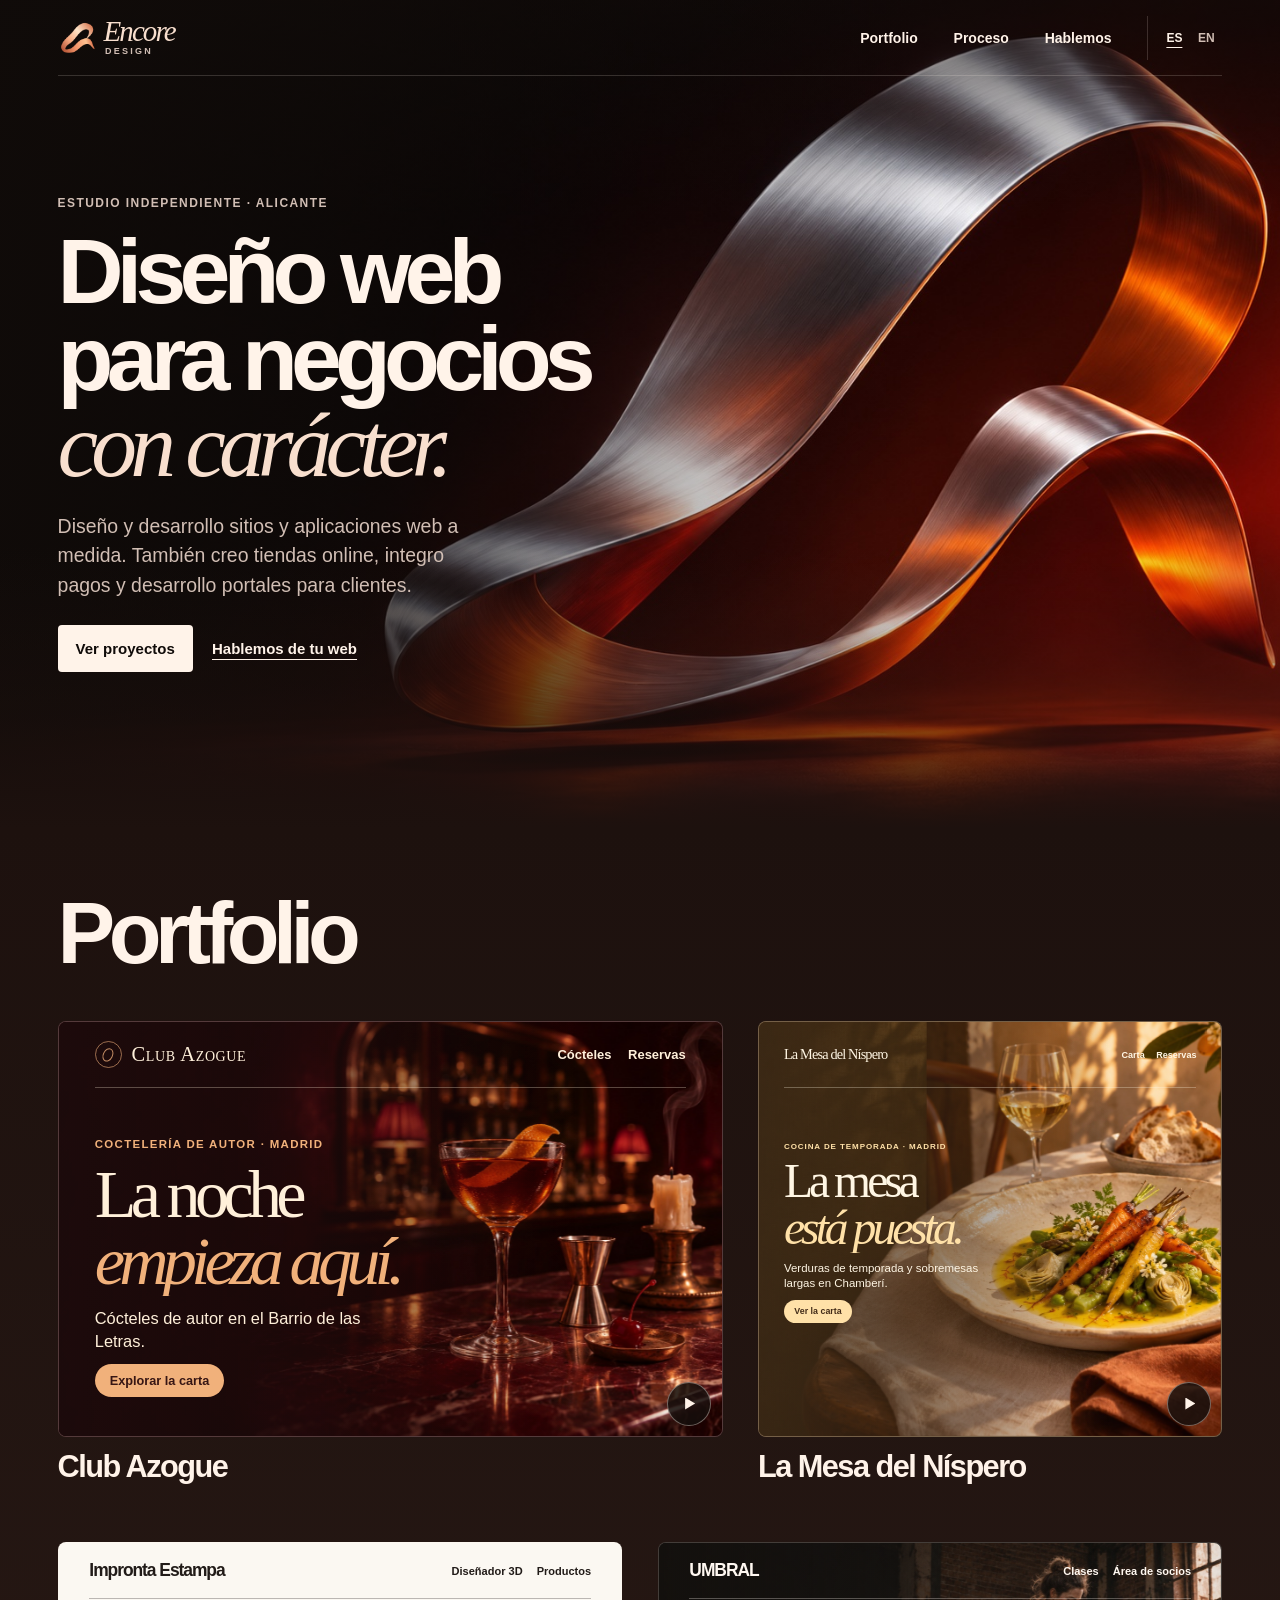
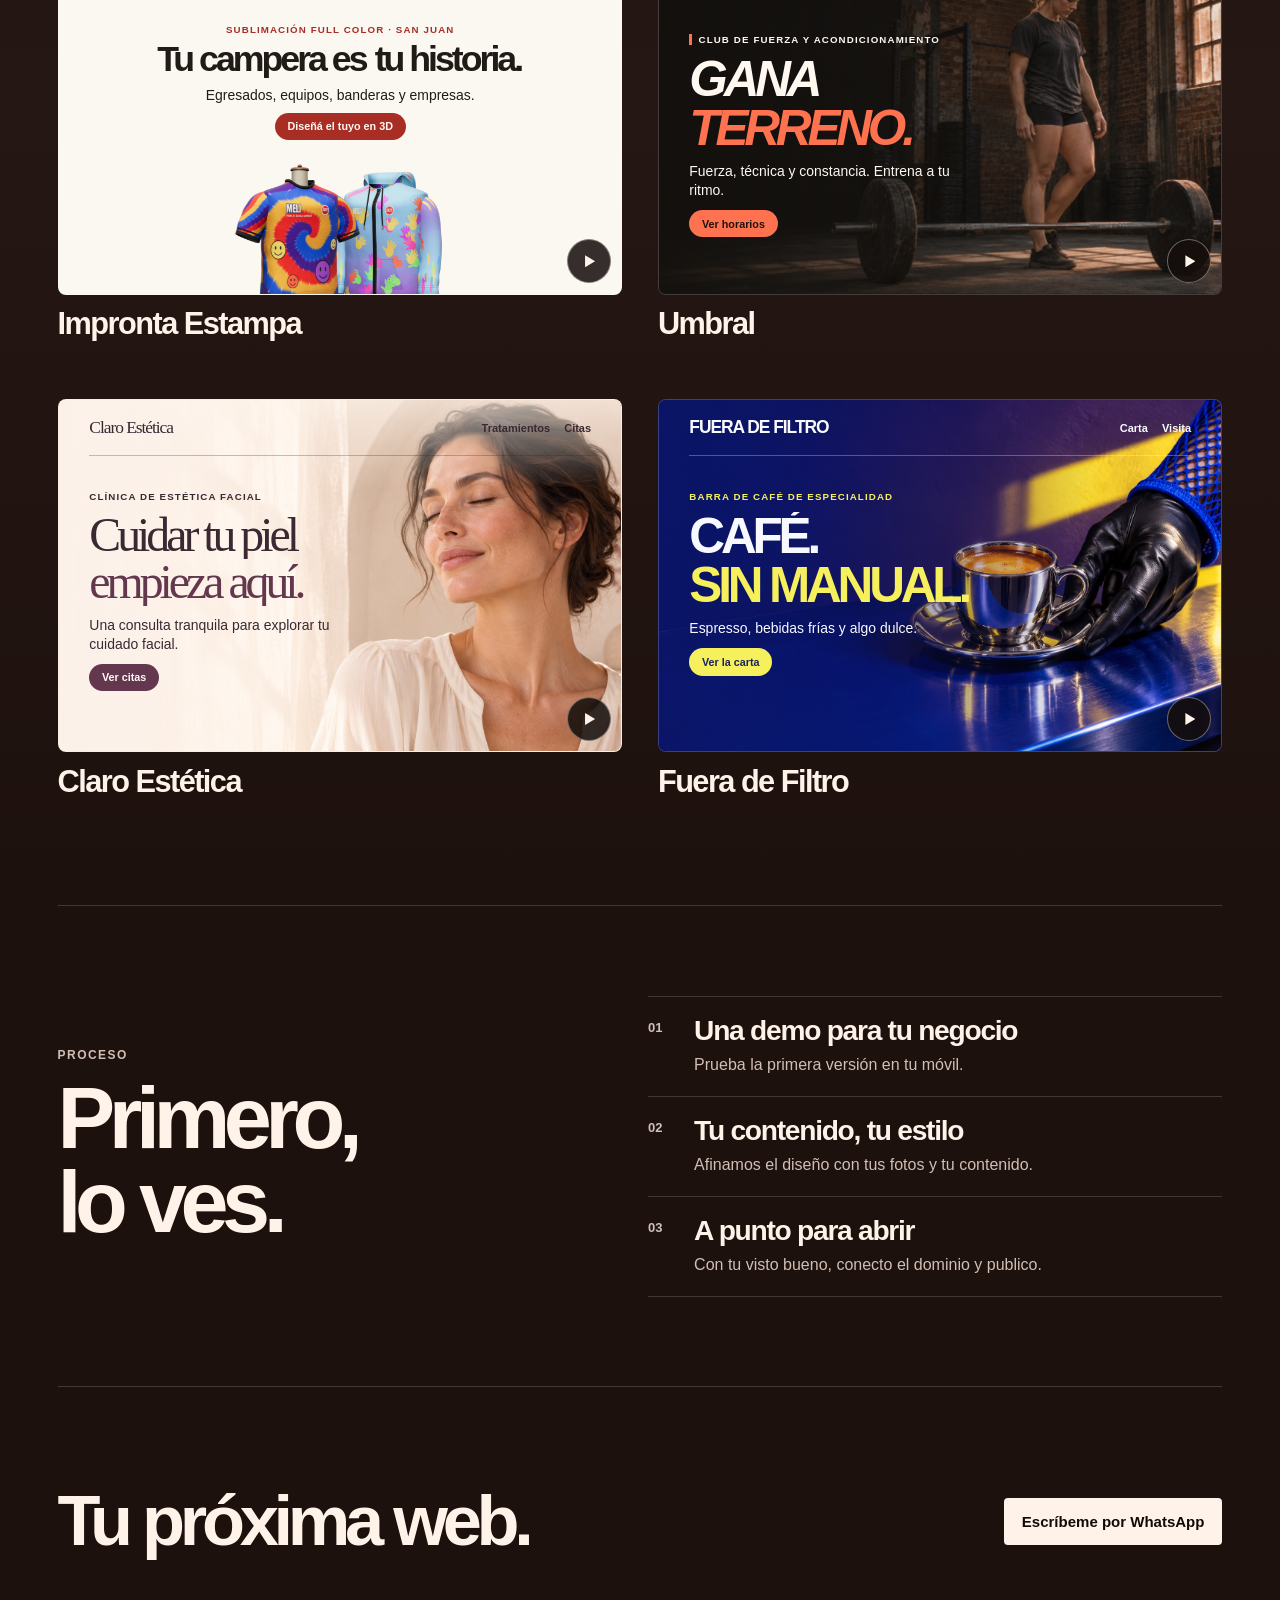
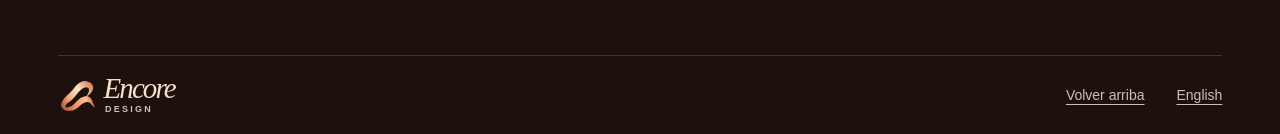
==== commit 17dc0d53: "Restore the copper wordmark in the dark layout" ====
--- a/index.html
+++ b/index.html
@@ -18,7 +18,7 @@
   <title>Encore Design | Estudio de diseño web en Alicante</title>
   <link rel="alternate" hreflang="es" href="https://encore-design.coyoti-trading.chatgpt.site/">
   <link rel="alternate" hreflang="en" href="https://encore-design.coyoti-trading.chatgpt.site/en/">
-  <link rel="icon" type="image/png" sizes="96x96" href="assets/encore-favicon-mono.png">
+  <link rel="icon" type="image/png" sizes="96x96" href="assets/encore-favicon.png">
   <link rel="stylesheet" href="portfolio.css">
   <link rel="stylesheet" href="proyectos/intro-motion.css">
   <script src="studio.js" defer></script>
@@ -29,7 +29,8 @@
   <div class="launch" id="top">
     <header class="masthead shell">
       <a class="wordmark" href="./" aria-label="Encore Design">
-        <span class="wordmark-name">Encore</span> <span class="wordmark-label">Design</span>
+        <span class="mark" aria-hidden="true"></span>
+        <span class="wordmark-type"><span class="wordmark-name">Encore</span> <span class="wordmark-label">Design</span></span>
       </a>
       <div class="masthead-actions">
         <nav class="primary-nav" aria-label="Navegación principal">
@@ -207,7 +208,8 @@
   <footer class="site-footer">
     <div class="shell">
       <a class="wordmark" href="./" aria-label="Encore Design">
-        <span class="wordmark-name">Encore</span> <span class="wordmark-label">Design</span>
+        <span class="mark" aria-hidden="true"></span>
+        <span class="wordmark-type"><span class="wordmark-name">Encore</span> <span class="wordmark-label">Design</span></span>
       </a>
       <div class="footer-actions">
         <a class="top-link" href="#top">Volver arriba</a>
--- a/portfolio.css
+++ b/portfolio.css
@@ -3,8 +3,10 @@
   --back: #100b09;
   --canvas: #1d110e;
   --ink: #fff3e9;
+  --warm-ivory: #f8dfce;
   --muted: #d1beb4;
   --line: #fff0e52b;
+  --display-serif: Georgia, serif;
   --shell: min(100% - clamp(64px, 9vw, 146px), 1320px);
   font-family: "Helvetica Neue", Arial, sans-serif;
   background: var(--canvas);
@@ -23,9 +25,11 @@
 .skip:focus { transform: none; }
 
 .masthead { position: absolute; inset: 0 0 auto; z-index: 2; display: flex; min-height: 76px; align-items: center; justify-content: space-between; gap: 20px; border-bottom: 1px solid var(--line); }
-.wordmark { display: inline-flex; flex: 0 0 auto; align-items: baseline; gap: .23em; font-size: clamp(19px, 2vw, 25px); letter-spacing: -.065em; text-decoration: none; white-space: nowrap; }
-.wordmark-name { font-weight: 760; }
-.wordmark-label { font-weight: 460; }
+.wordmark { display: inline-flex; flex: 0 0 auto; align-items: center; gap: 7px; min-height: 44px; color: var(--warm-ivory); text-decoration: none; white-space: nowrap; }
+.mark { flex: 0 0 auto; width: clamp(30px, 3.2vw, 39px); aspect-ratio: 1; background: url("assets/encore-ribbon.png") center / contain no-repeat; }
+.wordmark-type { display: grid; gap: 4px; }
+.wordmark-name { font: italic 400 clamp(24px, 2.6vw, 29px)/.85 var(--display-serif); letter-spacing: -.067em; }
+.wordmark-label { padding-inline-start: .17em; color: var(--muted); font-size: 9px; font-weight: 700; line-height: 1; letter-spacing: .25em; text-transform: uppercase; }
 .masthead-actions, .primary-nav { display: flex; align-items: center; gap: clamp(15px, 2.8vw, 42px); }
 .primary-nav a { display: inline-flex; min-height: 44px; align-items: center; font-size: 14px; font-weight: 620; text-decoration: none; }
 .primary-nav a:hover, .language-switch a:hover { text-decoration: underline; text-underline-offset: 5px; }
@@ -46,7 +50,7 @@
 .eyebrow { color: var(--muted); font-size: 12px; font-weight: 690; line-height: 1.4; letter-spacing: .12em; text-transform: uppercase; }
 .hero h1 { margin-top: 17px; font-size: clamp(58px, 7.15vw, 111px); font-weight: 720; line-height: .95; letter-spacing: -.075em; }
 .hero h1 span { display: block; }
-.hero h1 .hero-emphasis { color: #f8dfce; font-family: Georgia, serif; font-style: italic; font-weight: 400; }
+.hero h1 .hero-emphasis { color: var(--warm-ivory); font-family: var(--display-serif); font-style: italic; font-weight: 400; }
 .lede { max-width: 410px; margin-top: 23px; color: var(--muted); font-size: clamp(17px, 1.52vw, 21px); line-height: 1.5; }
 .hero-actions { display: flex; flex-wrap: wrap; align-items: center; gap: 5px clamp(13px, 1.5vw, 24px); margin-top: 25px; }
 .button { display: inline-flex; align-items: center; justify-content: center; width: fit-content; min-height: 47px; border-radius: 4px; font-size: 15px; font-weight: 680; text-decoration: none; }
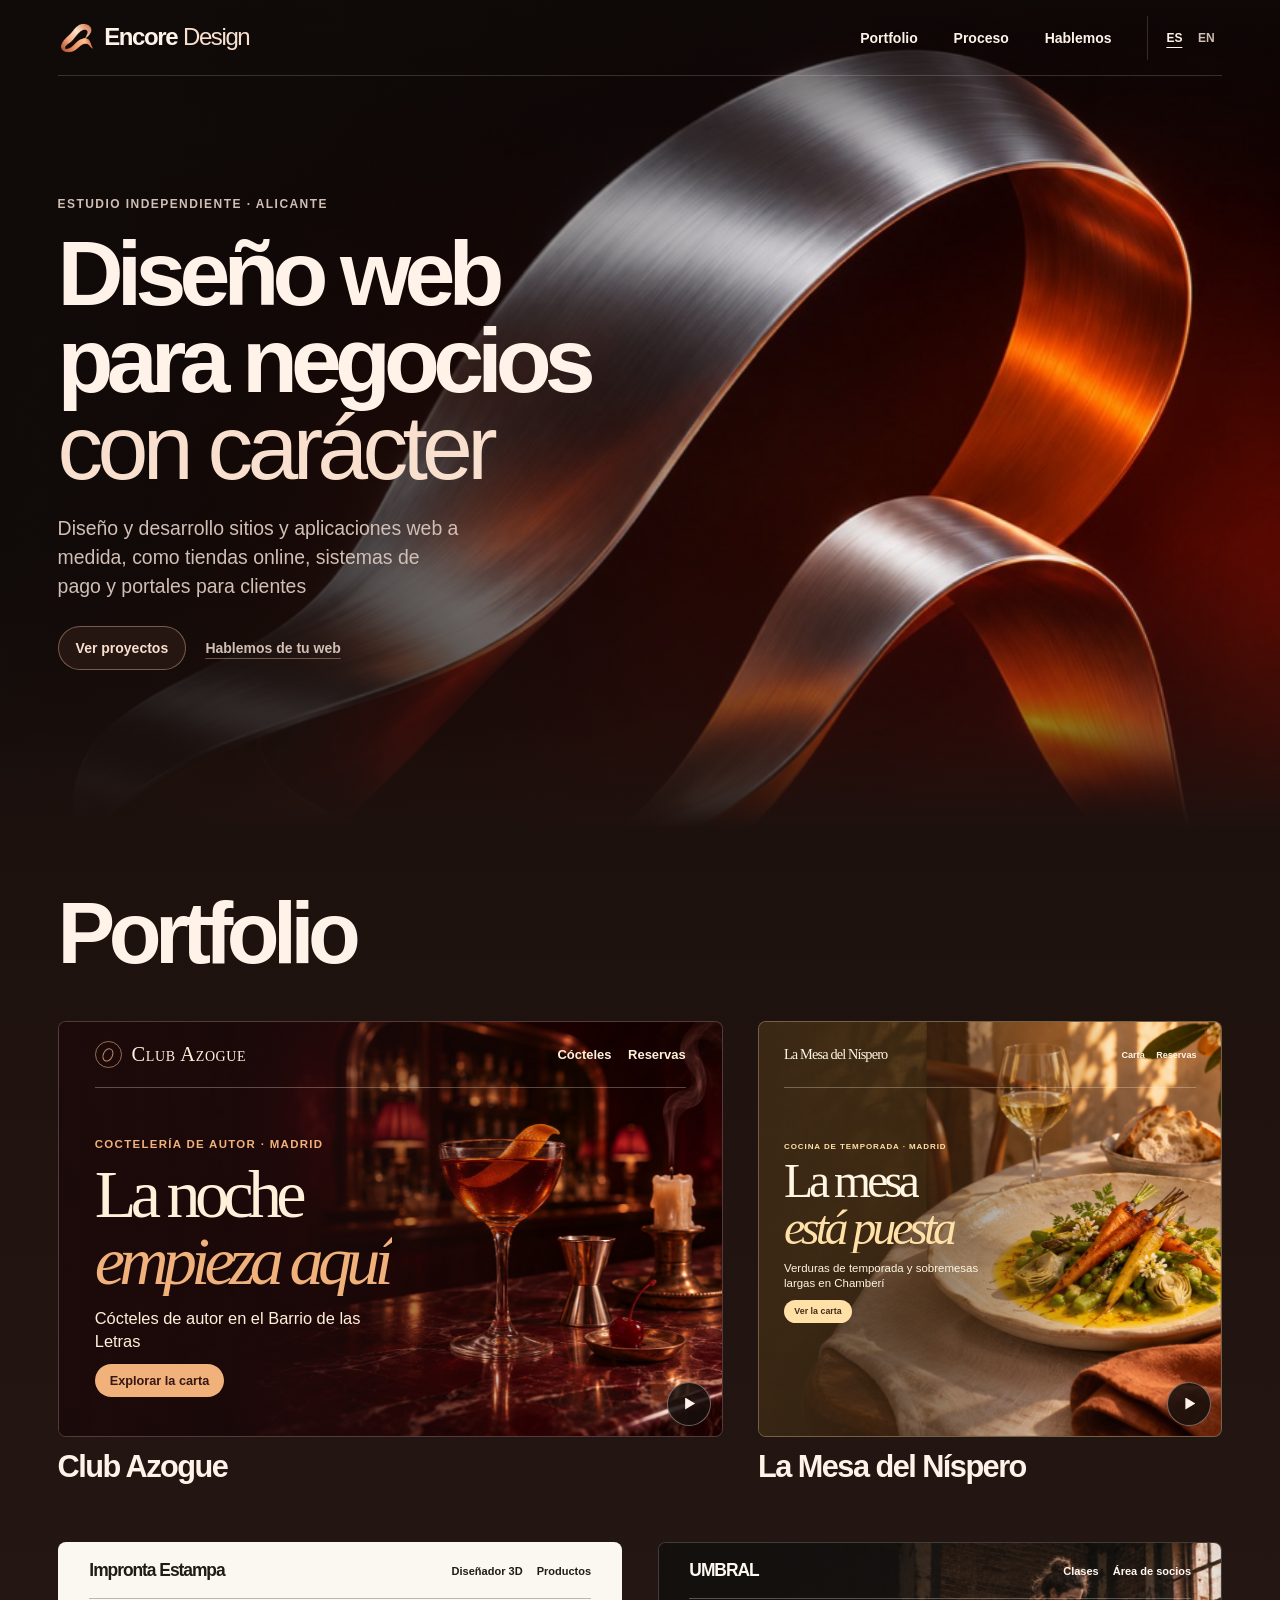
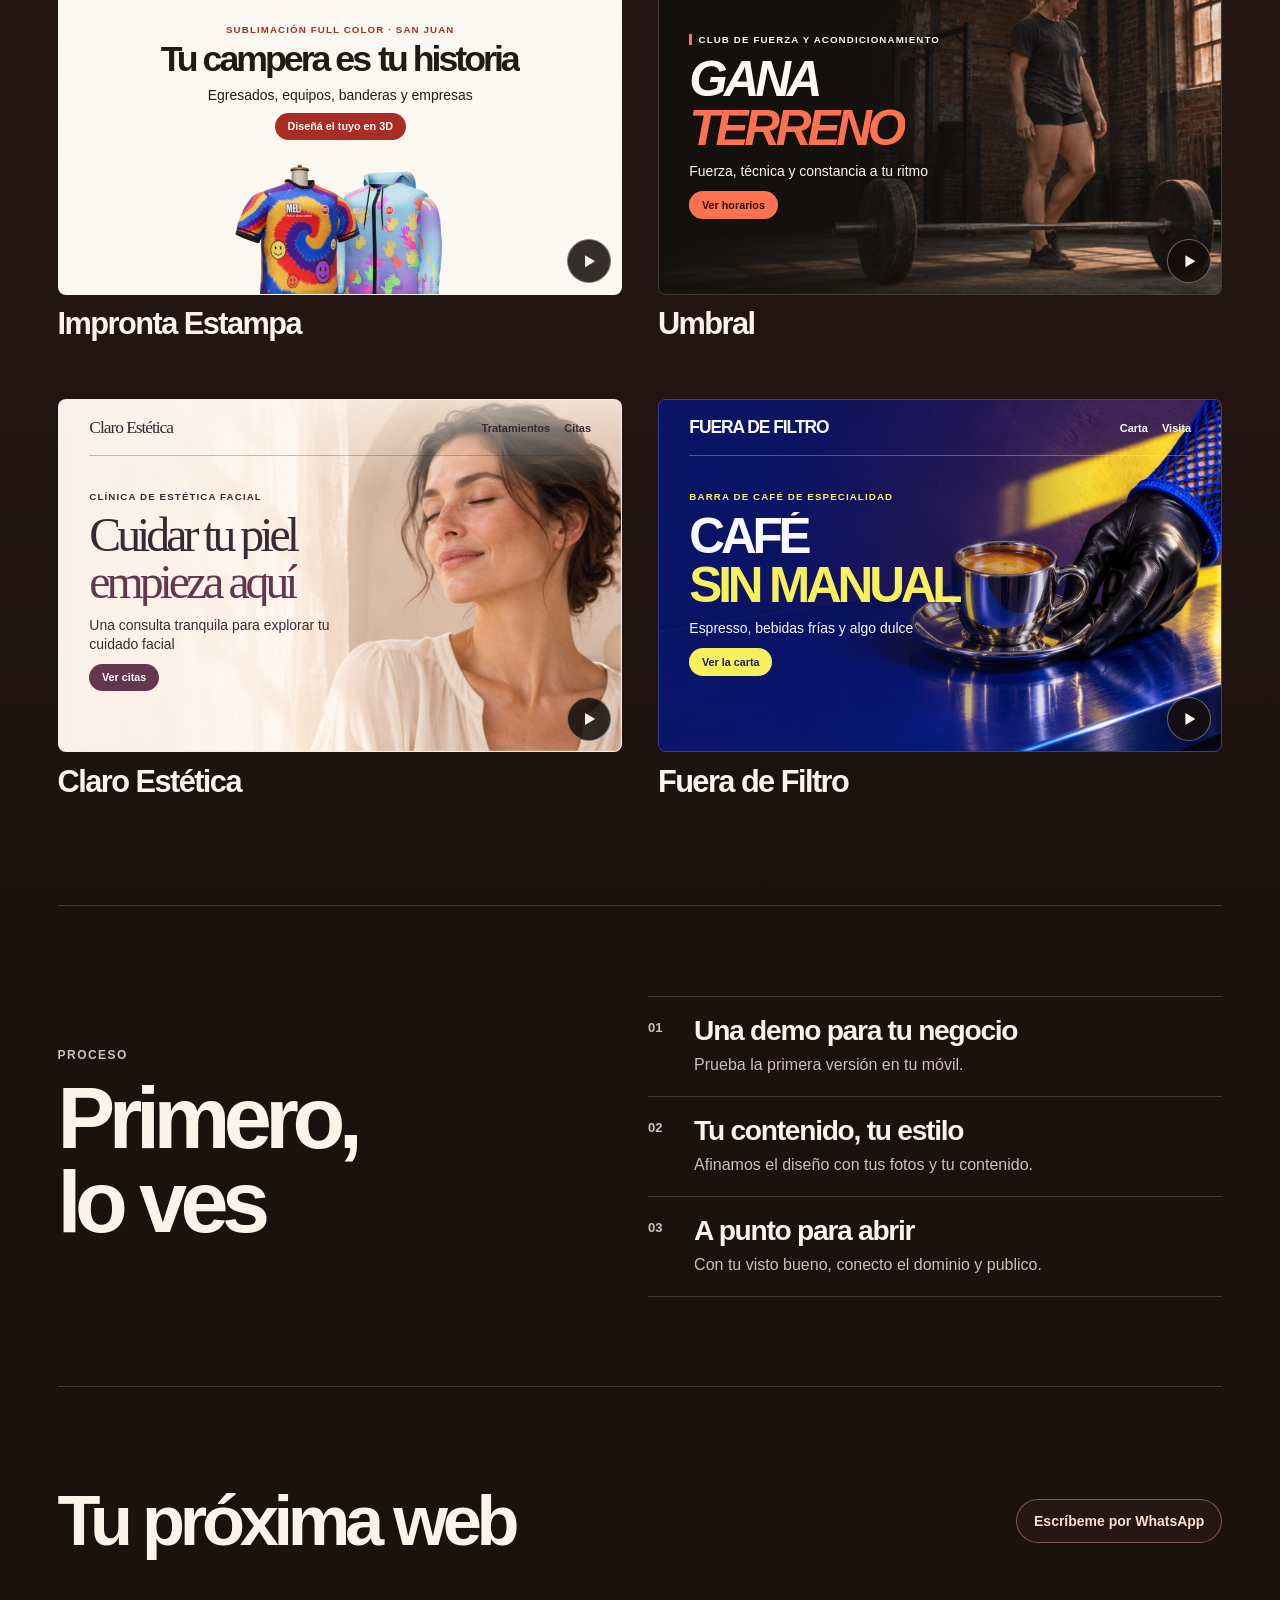
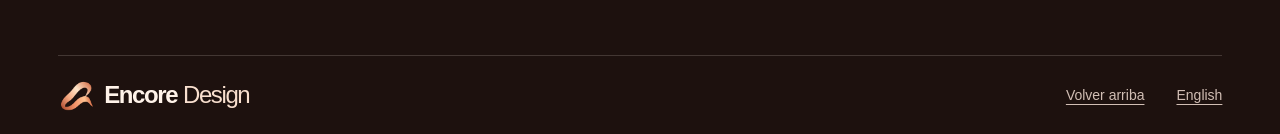
==== commit 8dd68fde: "Soften the homepage buttons and simplify punctuation" ====
--- a/index.html
+++ b/index.html
@@ -49,8 +49,8 @@
       <section class="hero" aria-labelledby="hero-title">
         <div class="hero-copy shell">
           <p class="eyebrow">Estudio independiente · Alicante</p>
-          <h1 id="hero-title"><span>Diseño web</span> <span>para negocios</span> <span class="hero-emphasis">con carácter.</span></h1>
-          <p class="lede">Diseño y desarrollo sitios y aplicaciones web a medida. También creo tiendas online, integro pagos y desarrollo portales para clientes.</p>
+          <h1 id="hero-title"><span>Diseño web</span> <span>para negocios</span> <span class="hero-emphasis">con carácter</span></h1>
+          <p class="lede">Diseño y desarrollo sitios y aplicaciones web a medida, como tiendas online, sistemas de pago y portales para clientes</p>
           <div class="hero-actions">
             <a class="button button-primary" href="#work">Ver proyectos</a>
             <a class="button button-secondary" href="#contact">Hablemos de tu web</a>
@@ -75,8 +75,8 @@
                     <div class="mini-bar"><span class="mini-brand"><span class="mini-symbol"></span>Club Azogue</span><span class="mini-nav"><span>Cócteles</span><span>Reservas</span></span></div>
                     <div class="mini-copy">
                       <span class="mini-kicker">Coctelería de autor · Madrid</span>
-                      <span class="mini-title"><span class="mini-line"><span>La noche</span></span> <span class="mini-line"><span>empieza aquí.</span></span></span>
-                      <span class="mini-lede">Cócteles de autor en el Barrio de las Letras.</span>
+                      <span class="mini-title"><span class="mini-line"><span>La noche</span></span> <span class="mini-line"><span>empieza aquí</span></span></span>
+                      <span class="mini-lede">Cócteles de autor en el Barrio de las Letras</span>
                       <span class="mini-action">Explorar la carta</span>
                     </div>
                   </div>
@@ -93,8 +93,8 @@
                     <div class="mini-bar"><span class="mini-brand">La Mesa del Níspero</span><span class="mini-nav"><span>Carta</span><span>Reservas</span></span></div>
                     <div class="mini-copy">
                       <span class="mini-kicker">Cocina de temporada · Madrid</span>
-                      <span class="mini-title"><span class="mini-line"><span>La mesa</span></span> <span class="mini-line"><span>está puesta.</span></span></span>
-                      <span class="mini-lede">Verduras de temporada y sobremesas largas en Chamberí.</span>
+                      <span class="mini-title"><span class="mini-line"><span>La mesa</span></span> <span class="mini-line"><span>está puesta</span></span></span>
+                      <span class="mini-lede">Verduras de temporada y sobremesas largas en Chamberí</span>
                       <span class="mini-action">Ver la carta</span>
                     </div>
                   </div>
@@ -111,8 +111,8 @@
                     <div class="mini-bar"><span class="mini-brand">Impronta Estampa</span><span class="mini-nav"><span>Diseñador 3D</span><span>Productos</span></span></div>
                     <div class="mini-copy">
                       <span class="mini-kicker">Sublimación full color · San Juan</span>
-                      <span class="mini-title"><span class="mini-line"><span>Tu campera es</span></span> <span class="mini-line"><span>tu historia.</span></span></span>
-                      <span class="mini-lede">Egresados, equipos, banderas y empresas.</span>
+                      <span class="mini-title"><span class="mini-line"><span>Tu campera es</span></span> <span class="mini-line"><span>tu historia</span></span></span>
+                      <span class="mini-lede">Egresados, equipos, banderas y empresas</span>
                       <span class="mini-action">Diseñá el tuyo en 3D</span>
                     </div>
                   </div>
@@ -129,8 +129,8 @@
                     <div class="mini-bar"><span class="mini-brand">Umbral</span><span class="mini-nav"><span>Clases</span><span>Área de socios</span></span></div>
                     <div class="mini-copy">
                       <span class="mini-kicker">Club de fuerza y acondicionamiento</span>
-                      <span class="mini-title"><span class="mini-line"><span>Gana</span></span> <span class="mini-line"><span>terreno.</span></span></span>
-                      <span class="mini-lede">Fuerza, técnica y constancia. Entrena a tu ritmo.</span>
+                      <span class="mini-title"><span class="mini-line"><span>Gana</span></span> <span class="mini-line"><span>terreno</span></span></span>
+                      <span class="mini-lede">Fuerza, técnica y constancia a tu ritmo</span>
                       <span class="mini-action">Ver horarios</span>
                     </div>
                   </div>
@@ -147,8 +147,8 @@
                     <div class="mini-bar"><span class="mini-brand">Claro Estética</span><span class="mini-nav"><span>Tratamientos</span><span>Citas</span></span></div>
                     <div class="mini-copy">
                       <span class="mini-kicker">Clínica de estética facial</span>
-                      <span class="mini-title"><span class="mini-line"><span>Cuidar tu piel</span></span> <span class="mini-line"><span>empieza aquí.</span></span></span>
-                      <span class="mini-lede">Una consulta tranquila para explorar tu cuidado facial.</span>
+                      <span class="mini-title"><span class="mini-line"><span>Cuidar tu piel</span></span> <span class="mini-line"><span>empieza aquí</span></span></span>
+                      <span class="mini-lede">Una consulta tranquila para explorar tu cuidado facial</span>
                       <span class="mini-action">Ver citas</span>
                     </div>
                   </div>
@@ -165,8 +165,8 @@
                     <div class="mini-bar"><span class="mini-brand">Fuera de Filtro</span><span class="mini-nav"><span>Carta</span><span>Visita</span></span></div>
                     <div class="mini-copy">
                       <span class="mini-kicker">Barra de café de especialidad</span>
-                      <span class="mini-title"><span class="mini-line"><span>Café.</span></span> <span class="mini-line"><span>Sin manual.</span></span></span>
-                      <span class="mini-lede">Espresso, bebidas frías y algo dulce.</span>
+                      <span class="mini-title"><span class="mini-line"><span>Café</span></span> <span class="mini-line"><span>Sin manual</span></span></span>
+                      <span class="mini-lede">Espresso, bebidas frías y algo dulce</span>
                       <span class="mini-action">Ver la carta</span>
                     </div>
                   </div>
@@ -183,7 +183,7 @@
         <div class="shell process-layout">
           <div>
             <p class="eyebrow">Proceso</p>
-            <h2 id="process-title">Primero,<br>lo ves.</h2>
+            <h2 id="process-title">Primero,<br>lo ves</h2>
           </div>
           <ol class="process-list" role="list">
             <li><span class="process-step" aria-hidden="true">01</span><h3>Una demo para tu negocio</h3><p>Prueba la primera versión en tu móvil.</p></li>
@@ -195,10 +195,10 @@
 
       <section class="contact" id="contact" aria-labelledby="contact-title">
         <div class="shell contact-layout">
-          <h2 id="contact-title">Tu próxima web.</h2>
+          <h2 id="contact-title">Tu próxima web</h2>
           <div class="contact-action">
             <a class="button button-primary" id="contact-link" data-whatsapp-message="Hola, me gustaría hablar sobre una web para mi negocio." hidden>Escríbeme por WhatsApp</a>
-            <p id="contact-note" class="contact-note">Los datos de contacto estarán disponibles al publicar la web.</p>
+            <p id="contact-note" class="contact-note">Los datos de contacto estarán disponibles al publicar la web</p>
           </div>
         </div>
       </section>
--- a/portfolio.css
+++ b/portfolio.css
@@ -6,7 +6,6 @@
   --warm-ivory: #f8dfce;
   --muted: #d1beb4;
   --line: #fff0e52b;
-  --display-serif: Georgia, serif;
   --shell: min(100% - clamp(64px, 9vw, 146px), 1320px);
   font-family: "Helvetica Neue", Arial, sans-serif;
   background: var(--canvas);
@@ -25,11 +24,11 @@
 .skip:focus { transform: none; }
 
 .masthead { position: absolute; inset: 0 0 auto; z-index: 2; display: flex; min-height: 76px; align-items: center; justify-content: space-between; gap: 20px; border-bottom: 1px solid var(--line); }
-.wordmark { display: inline-flex; flex: 0 0 auto; align-items: center; gap: 7px; min-height: 44px; color: var(--warm-ivory); text-decoration: none; white-space: nowrap; }
-.mark { flex: 0 0 auto; width: clamp(30px, 3.2vw, 39px); aspect-ratio: 1; background: url("assets/encore-ribbon.png") center / contain no-repeat; }
-.wordmark-type { display: grid; gap: 4px; }
-.wordmark-name { font: italic 400 clamp(24px, 2.6vw, 29px)/.85 var(--display-serif); letter-spacing: -.067em; }
-.wordmark-label { padding-inline-start: .17em; color: var(--muted); font-size: 9px; font-weight: 700; line-height: 1; letter-spacing: .25em; text-transform: uppercase; }
+.wordmark { display: inline-flex; flex: 0 0 auto; align-items: center; gap: clamp(6px, .75vw, 10px); min-height: 44px; color: var(--ink); text-decoration: none; white-space: nowrap; }
+.mark { flex: 0 0 auto; width: clamp(29px, 3.1vw, 37px); aspect-ratio: 1; background: url("assets/encore-ribbon.png") center / contain no-repeat; }
+.wordmark-type { display: inline-flex; align-items: baseline; gap: .24em; font-size: clamp(19px, 2vw, 24px); line-height: 1.1; letter-spacing: -.058em; }
+.wordmark-name { font-weight: 740; }
+.wordmark-label { color: var(--warm-ivory); font-weight: 460; }
 .masthead-actions, .primary-nav { display: flex; align-items: center; gap: clamp(15px, 2.8vw, 42px); }
 .primary-nav a { display: inline-flex; min-height: 44px; align-items: center; font-size: 14px; font-weight: 620; text-decoration: none; }
 .primary-nav a:hover, .language-switch a:hover { text-decoration: underline; text-underline-offset: 5px; }
@@ -50,14 +49,14 @@
 .eyebrow { color: var(--muted); font-size: 12px; font-weight: 690; line-height: 1.4; letter-spacing: .12em; text-transform: uppercase; }
 .hero h1 { margin-top: 17px; font-size: clamp(58px, 7.15vw, 111px); font-weight: 720; line-height: .95; letter-spacing: -.075em; }
 .hero h1 span { display: block; }
-.hero h1 .hero-emphasis { color: var(--warm-ivory); font-family: var(--display-serif); font-style: italic; font-weight: 400; }
+.hero h1 .hero-emphasis { color: var(--warm-ivory); font-weight: 400; letter-spacing: -.063em; }
 .lede { max-width: 410px; margin-top: 23px; color: var(--muted); font-size: clamp(17px, 1.52vw, 21px); line-height: 1.5; }
 .hero-actions { display: flex; flex-wrap: wrap; align-items: center; gap: 5px clamp(13px, 1.5vw, 24px); margin-top: 25px; }
-.button { display: inline-flex; align-items: center; justify-content: center; width: fit-content; min-height: 47px; border-radius: 4px; font-size: 15px; font-weight: 680; text-decoration: none; }
-.button-primary { padding: 11px 18px; background: var(--ink); color: var(--back); transition: background-color 160ms ease; }
-.button-primary:hover { background: #ead8cb; }
-.button-secondary { text-decoration: underline; text-underline-offset: 5px; }
-.button-secondary:hover { color: var(--muted); }
+.button { display: inline-flex; align-items: center; justify-content: center; width: fit-content; min-height: 44px; border-radius: 999px; font-size: 14px; font-weight: 680; text-decoration: none; }
+.button-primary { padding: 8px 17px; border: 1px solid #edb89b6b; background: #291914db; color: var(--warm-ivory); transition: background-color 160ms ease, border-color 160ms ease; }
+.button-primary:hover { border-color: #edb89bb0; background: #40281f; }
+.button-secondary { color: var(--muted); text-decoration: underline; text-decoration-color: #edb89b66; text-underline-offset: 5px; }
+.button-secondary:hover { color: var(--ink); text-decoration-color: currentColor; }
 
 .gallery { background: linear-gradient(180deg, var(--canvas), #251713 52%, var(--canvas)); }
 .work { padding-block: clamp(34px, 5vw, 75px) clamp(62px, 8.25vw, 120px); }
@@ -205,7 +204,6 @@
 
 @media (max-width: 365px) {
   :root { --shell: calc(100% - 28px); }
-  .hero .button { font-size: 14px; }
   .button-primary { padding-inline: 14px; }
   .masthead-actions { gap: 8px; }
   .primary-nav a { font-size: 12px; }
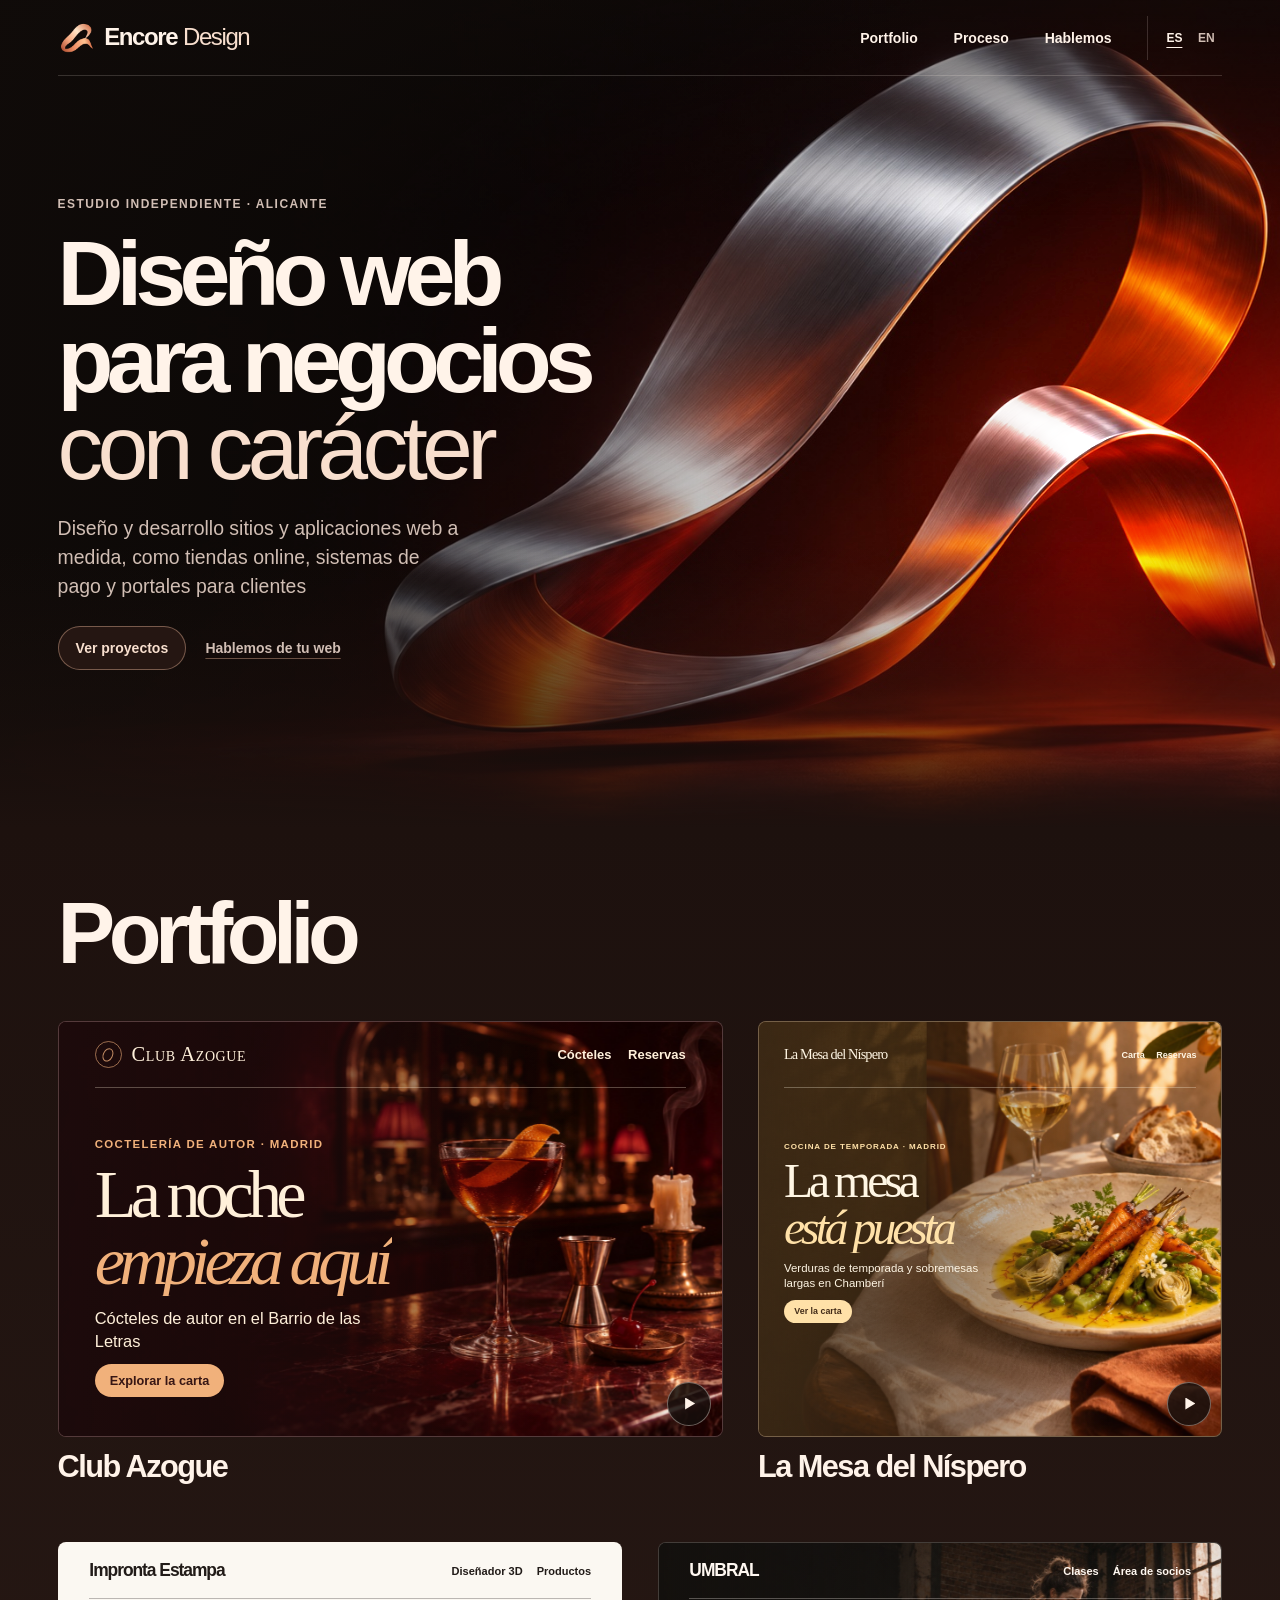
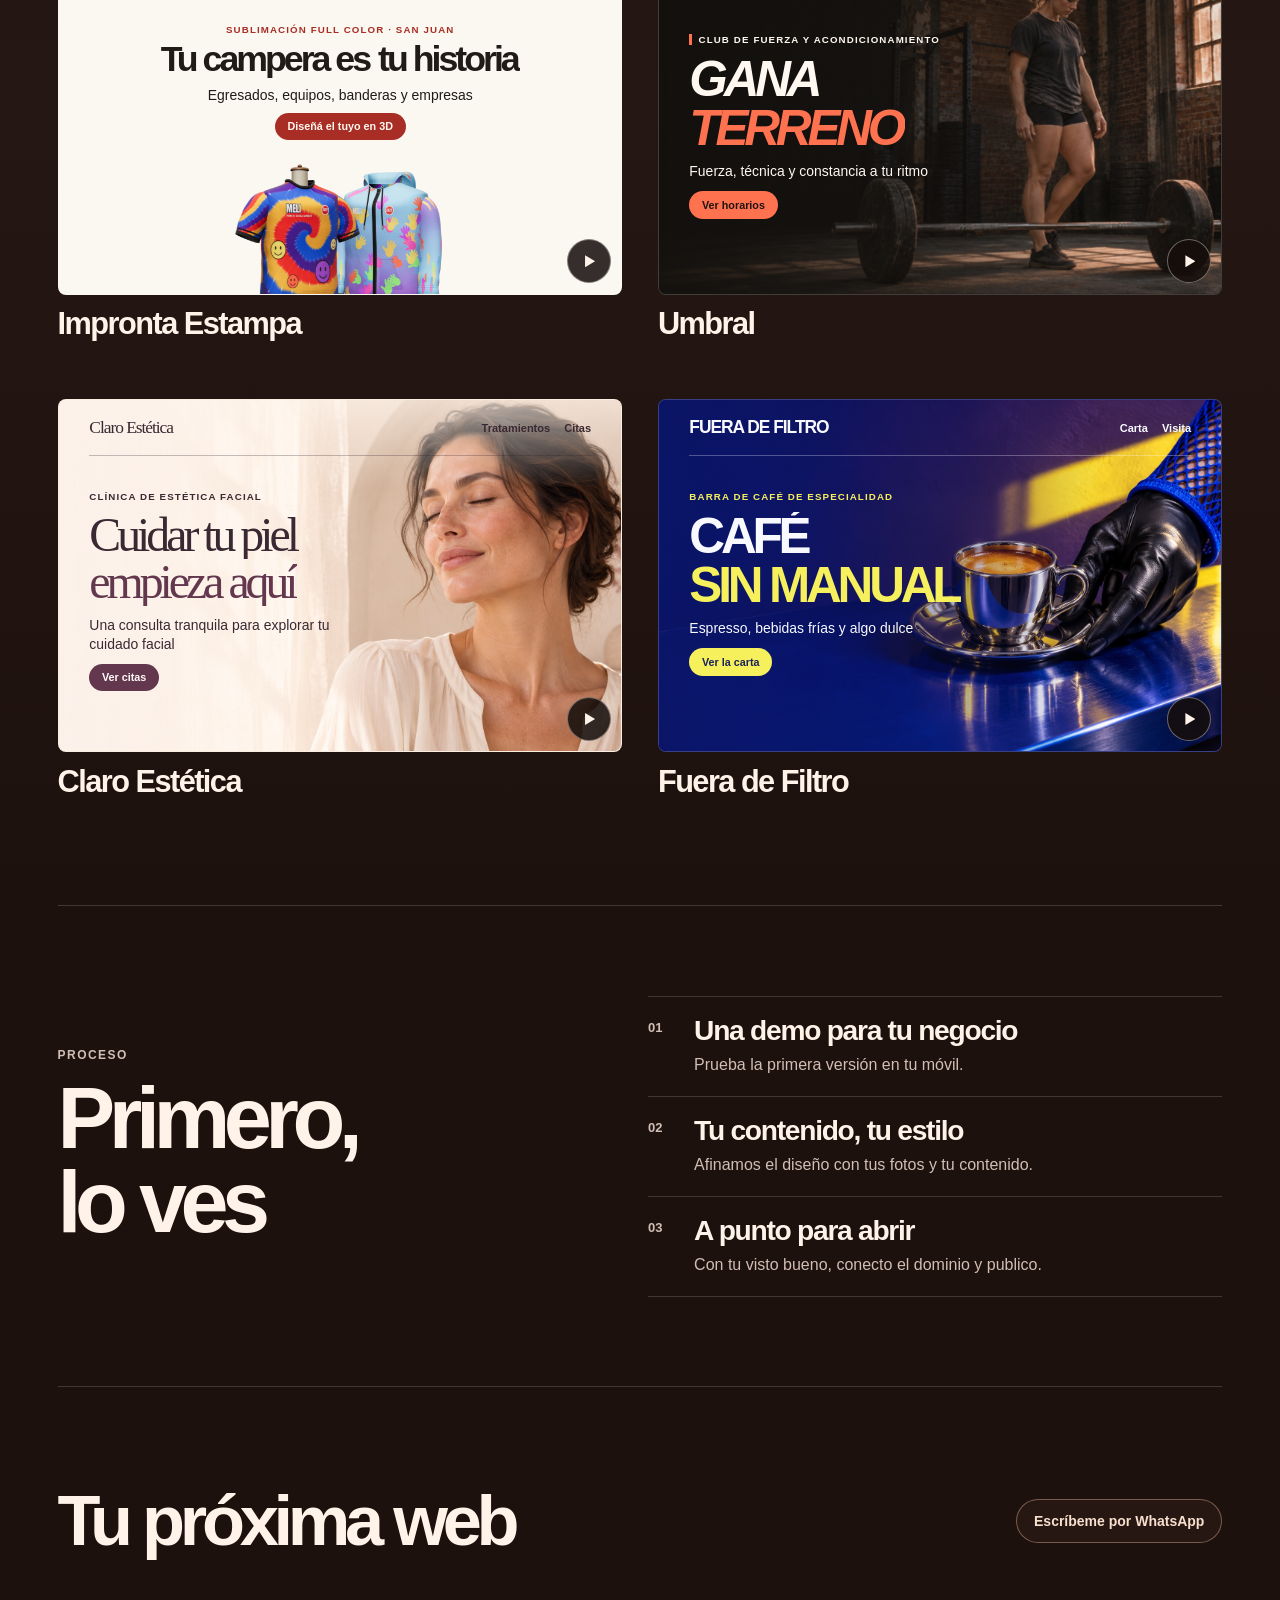
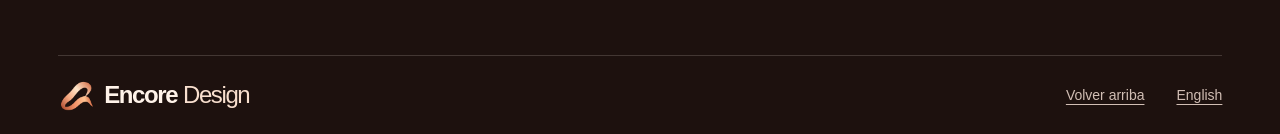
==== commit 67419047: "Sweep the sculpture highlight as the page scrolls" ====
--- a/index.html
+++ b/index.html
@@ -19,9 +19,9 @@
   <link rel="alternate" hreflang="es" href="https://encore-design.coyoti-trading.chatgpt.site/">
   <link rel="alternate" hreflang="en" href="https://encore-design.coyoti-trading.chatgpt.site/en/">
   <link rel="icon" type="image/png" sizes="96x96" href="assets/encore-favicon.png">
-  <link rel="stylesheet" href="portfolio.css">
+  <link rel="stylesheet" href="portfolio.css?v=2">
   <link rel="stylesheet" href="proyectos/intro-motion.css">
-  <script src="studio.js" defer></script>
+  <script src="studio.js?v=2" defer></script>
   <script src="portfolio-previews.js" defer></script>
 </head>
 <body>
--- a/portfolio.css
+++ b/portfolio.css
@@ -39,6 +39,23 @@
 .hero { position: relative; isolation: isolate; display: grid; align-items: center; min-height: clamp(620px, 92svh, 860px); overflow: hidden; background: var(--back); }
 .hero-media, .hero::after { position: absolute; z-index: -1; inset: 0; }
 .hero-media img { width: 100%; height: 100%; object-fit: cover; object-position: 59% center; }
+@media (prefers-reduced-motion: no-preference) {
+  .hero-media::after {
+    --glow-mask: radial-gradient(ellipse, black 8%, #000b 30%, transparent 69%);
+    content: "";
+    position: absolute;
+    left: calc(var(--glow-start-x, 86%) - var(--glow-travel, 43%) * var(--glow-progress, 0));
+    top: calc(var(--glow-start-y, 54%) + var(--glow-drop, 16%) * var(--glow-progress, 0));
+    width: clamp(170px, 36vw, 550px);
+    height: 72%;
+    transform: translate(-50%, -50%);
+    -webkit-mask-image: var(--glow-mask);
+    mask-image: var(--glow-mask);
+    -webkit-backdrop-filter: brightness(1.48) saturate(1.14);
+    backdrop-filter: brightness(1.48) saturate(1.14);
+    pointer-events: none;
+  }
+}
 .hero::after {
   content: "";
   background: linear-gradient(0deg, var(--canvas), #1d110e7a 13%, transparent 34%),
@@ -171,8 +188,16 @@
   .hero h1 { margin-top: 14px; font-size: clamp(42px, 12.7vw, 84px); }
   .lede { max-width: 358px; margin-top: 18px; }
   .hero-actions { margin-top: 17px; }
-  .hero-media { inset: auto 0 0; height: clamp(350px, 103vw, 650px); }
+  .hero-media {
+    --glow-start-x: 82%;
+    --glow-travel: 52%;
+    --glow-start-y: 41%;
+    --glow-drop: 29%;
+    inset: auto 0 0;
+    height: clamp(350px, 103vw, 650px);
+  }
   .hero-media img { object-position: center 58%; }
+  .hero-media::after { width: clamp(132px, 46vw, 230px); height: 60%; }
   .hero::after {
     background: linear-gradient(0deg, var(--canvas), transparent 23%),
                 linear-gradient(180deg, var(--back) 29%, #100b09ed 40%, #100b098c 60%, transparent 76%);
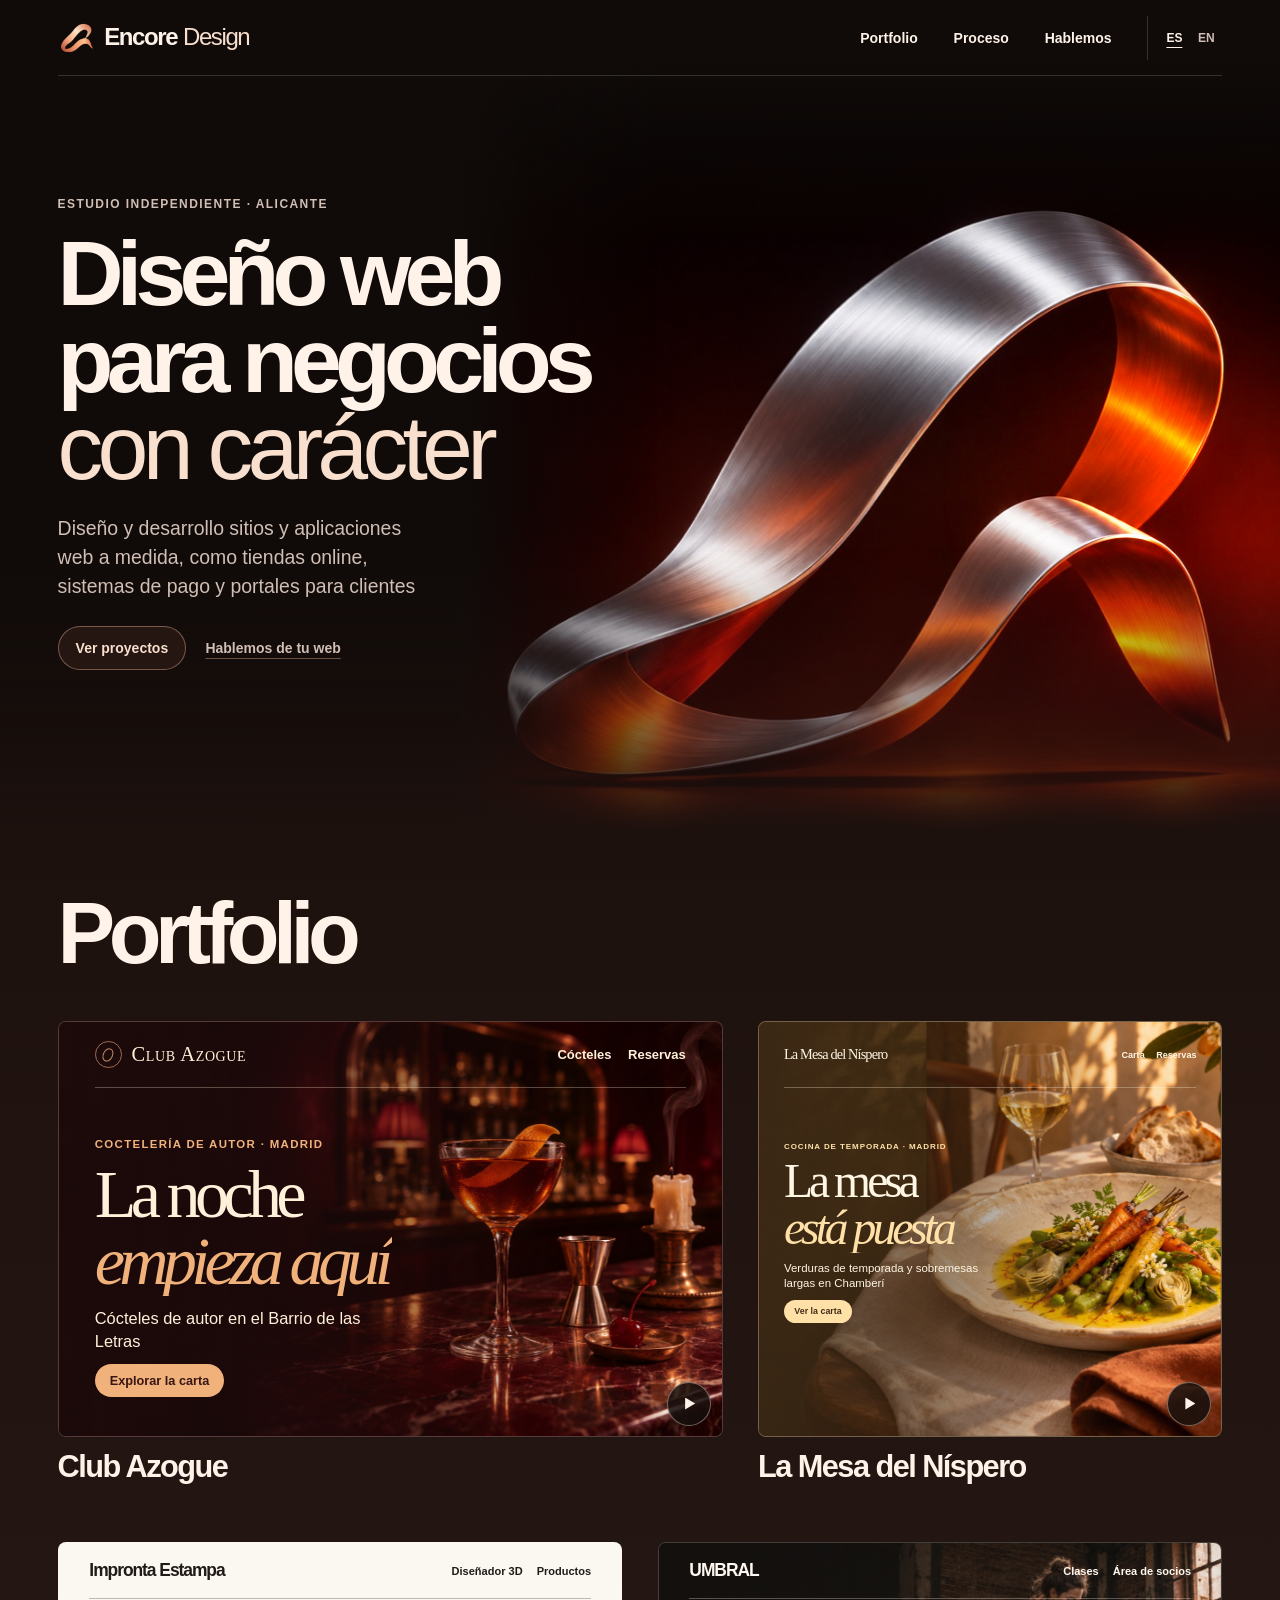
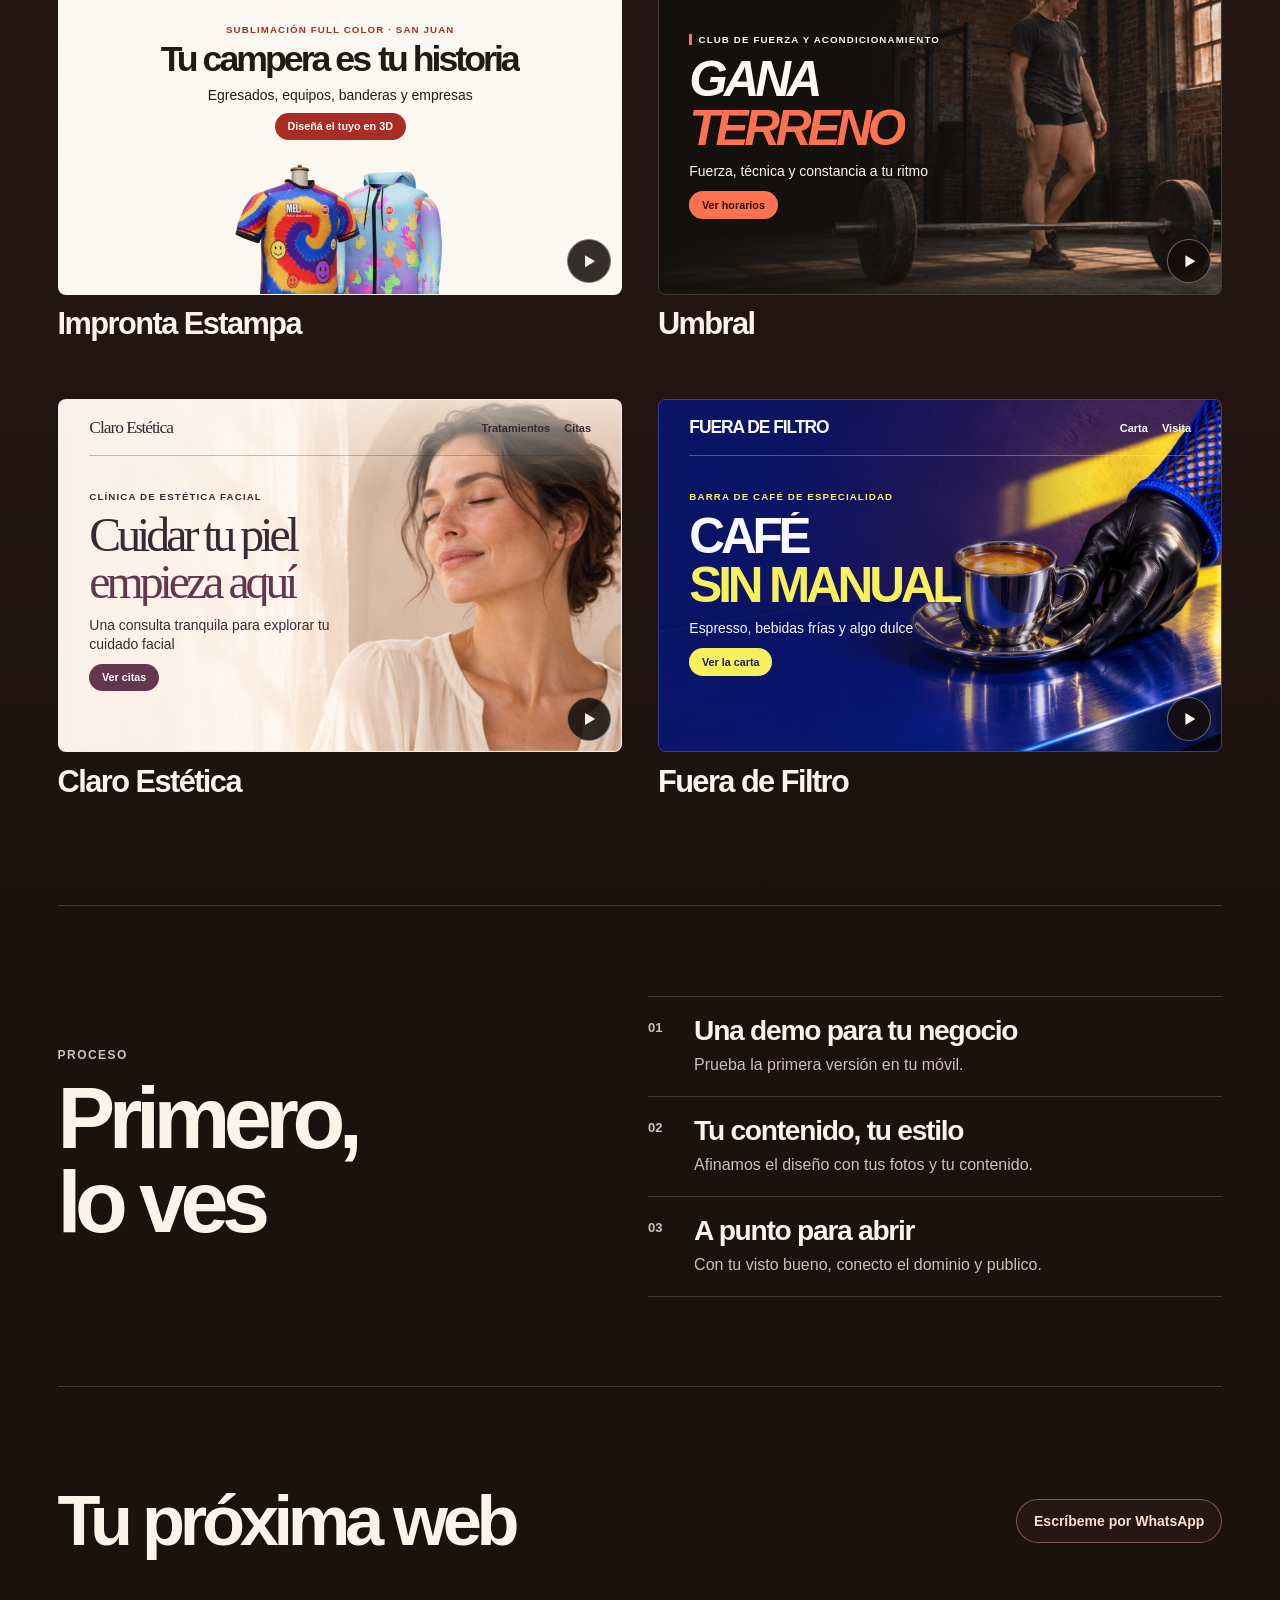
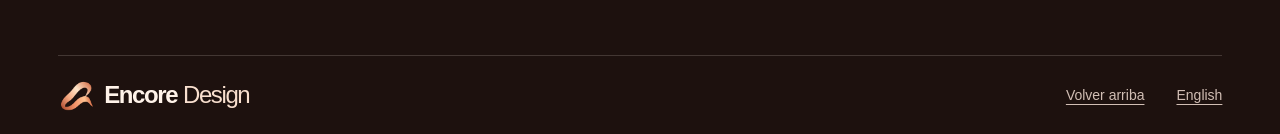
==== commit 2291c651: "Give the hero copy clear space beside the sculpture" ====
--- a/index.html
+++ b/index.html
@@ -19,7 +19,7 @@
   <link rel="alternate" hreflang="es" href="https://encore-design.coyoti-trading.chatgpt.site/">
   <link rel="alternate" hreflang="en" href="https://encore-design.coyoti-trading.chatgpt.site/en/">
   <link rel="icon" type="image/png" sizes="96x96" href="assets/encore-favicon.png">
-  <link rel="stylesheet" href="portfolio.css?v=2">
+  <link rel="stylesheet" href="portfolio.css?v=3">
   <link rel="stylesheet" href="proyectos/intro-motion.css">
   <script src="studio.js?v=2" defer></script>
   <script src="portfolio-previews.js" defer></script>
--- a/portfolio.css
+++ b/portfolio.css
@@ -37,15 +37,30 @@
 .language-switch span { color: var(--ink); text-decoration: underline; text-underline-offset: 5px; }
 
 .hero { position: relative; isolation: isolate; display: grid; align-items: center; min-height: clamp(620px, 92svh, 860px); overflow: hidden; background: var(--back); }
-.hero-media, .hero::after { position: absolute; z-index: -1; inset: 0; }
-.hero-media img { width: 100%; height: 100%; object-fit: cover; object-position: 59% center; }
+.hero-media {
+  position: absolute;
+  z-index: -1;
+  inset: auto 0 0 max(36%, calc((100% - 1320px) / 2 + 440px));
+  height: min(93%, 60vw);
+  overflow: hidden;
+}
+.hero-media img { width: 100%; height: 100%; object-fit: cover; object-position: right center; }
+.hero-media::before {
+  content: "";
+  position: absolute;
+  z-index: 1;
+  inset: 0;
+  background: linear-gradient(90deg, var(--back), #100b0960 9%, transparent 24%),
+              linear-gradient(180deg, var(--back), transparent 24%);
+  pointer-events: none;
+}
 @media (prefers-reduced-motion: no-preference) {
   .hero-media::after {
     --glow-mask: radial-gradient(ellipse, black 8%, #000b 30%, transparent 69%);
     content: "";
     position: absolute;
-    left: calc(var(--glow-start-x, 86%) - var(--glow-travel, 43%) * var(--glow-progress, 0));
-    top: calc(var(--glow-start-y, 54%) + var(--glow-drop, 16%) * var(--glow-progress, 0));
+    left: calc(var(--glow-start-x, 86%) - var(--glow-travel, 65%) * var(--glow-progress, 0));
+    top: calc(var(--glow-start-y, 54%) + var(--glow-drop, 19%) * var(--glow-progress, 0));
     width: clamp(170px, 36vw, 550px);
     height: 72%;
     transform: translate(-50%, -50%);
@@ -58,16 +73,18 @@
 }
 .hero::after {
   content: "";
-  background: linear-gradient(0deg, var(--canvas), #1d110e7a 13%, transparent 34%),
-              linear-gradient(90deg, #100b09f2, #100b09ba 26%, #100b0955 49%, transparent 73%),
-              linear-gradient(180deg, #100b09ab, transparent 26%);
+  position: absolute;
+  z-index: -1;
+  inset: 0;
+  background: linear-gradient(0deg, var(--canvas), #1d110e7a 13%, transparent 34%);
+  pointer-events: none;
 }
 .hero-copy { padding-block: clamp(132px, 12vw, 192px) clamp(70px, 9vw, 128px); }
 .eyebrow { color: var(--muted); font-size: 12px; font-weight: 690; line-height: 1.4; letter-spacing: .12em; text-transform: uppercase; }
 .hero h1 { margin-top: 17px; font-size: clamp(58px, 7.15vw, 111px); font-weight: 720; line-height: .95; letter-spacing: -.075em; }
 .hero h1 span { display: block; }
 .hero h1 .hero-emphasis { color: var(--warm-ivory); font-weight: 400; letter-spacing: -.063em; }
-.lede { max-width: 410px; margin-top: 23px; color: var(--muted); font-size: clamp(17px, 1.52vw, 21px); line-height: 1.5; }
+.lede { max-width: min(410px, 30vw); margin-top: 23px; color: var(--muted); font-size: clamp(17px, 1.52vw, 21px); line-height: 1.5; }
 .hero-actions { display: flex; flex-wrap: wrap; align-items: center; gap: 5px clamp(13px, 1.5vw, 24px); margin-top: 25px; }
 .button { display: inline-flex; align-items: center; justify-content: center; width: fit-content; min-height: 44px; border-radius: 999px; font-size: 14px; font-weight: 680; text-decoration: none; }
 .button-primary { padding: 8px 17px; border: 1px solid #edb89b6b; background: #291914db; color: var(--warm-ivory); transition: background-color 160ms ease, border-color 160ms ease; }
@@ -184,7 +201,7 @@
   .primary-nav a { font-size: 13px; }
   .language-switch { padding-inline-start: 6px; }
   .hero { align-items: start; min-height: 0; }
-  .hero-copy { padding-block: clamp(105px, 17vw, 135px) clamp(207px, 66vw, 370px); }
+  .hero-copy { padding-block: clamp(105px, 17vw, 135px) 0; }
   .hero h1 { margin-top: 14px; font-size: clamp(42px, 12.7vw, 84px); }
   .lede { max-width: 358px; margin-top: 18px; }
   .hero-actions { margin-top: 17px; }
@@ -193,16 +210,15 @@
     --glow-travel: 52%;
     --glow-start-y: 41%;
     --glow-drop: 29%;
-    inset: auto 0 0;
-    height: clamp(350px, 103vw, 650px);
+    position: relative;
+    inset: auto;
+    height: clamp(310px, 86vw, 560px);
+    margin-top: clamp(12px, 4vw, 26px);
   }
-  .hero-media img { object-position: center 58%; }
+  .hero-media img { object-position: center 65%; }
+  .hero-media::before { background: linear-gradient(180deg, var(--back), transparent 17%); }
   .hero-media::after { width: clamp(132px, 46vw, 230px); height: 60%; }
-  .hero::after {
-    background: linear-gradient(0deg, var(--canvas), transparent 23%),
-                linear-gradient(180deg, var(--back) 29%, #100b09ed 40%, #100b098c 60%, transparent 76%);
-  }
-  .hero .button-secondary { text-shadow: 0 1px 5px var(--back); }
+  .hero::after { background: linear-gradient(0deg, var(--canvas), transparent 19%); }
   .process-layout, .work-grid { grid-template-columns: 1fr; }
   .work-grid { gap: 34px; margin-top: 25px; }
   .project-stage { aspect-ratio: 4 / 3; }
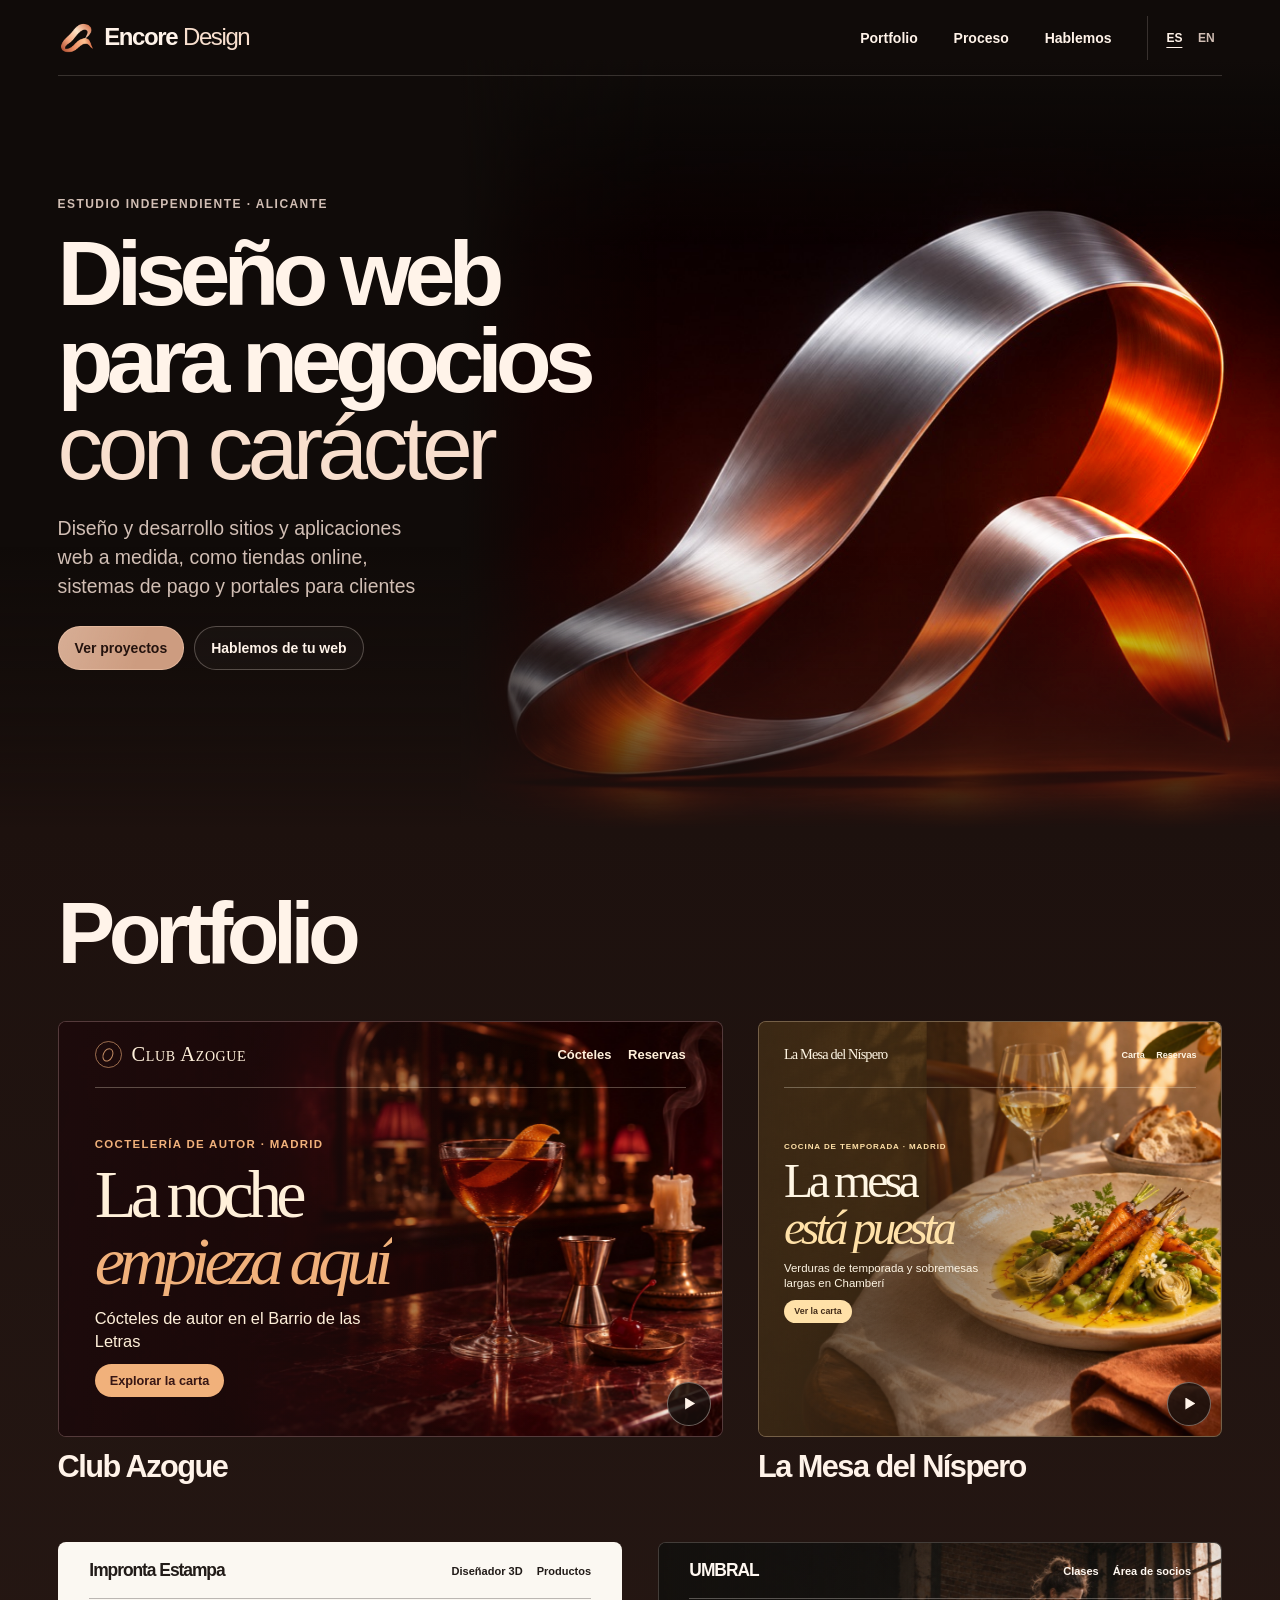
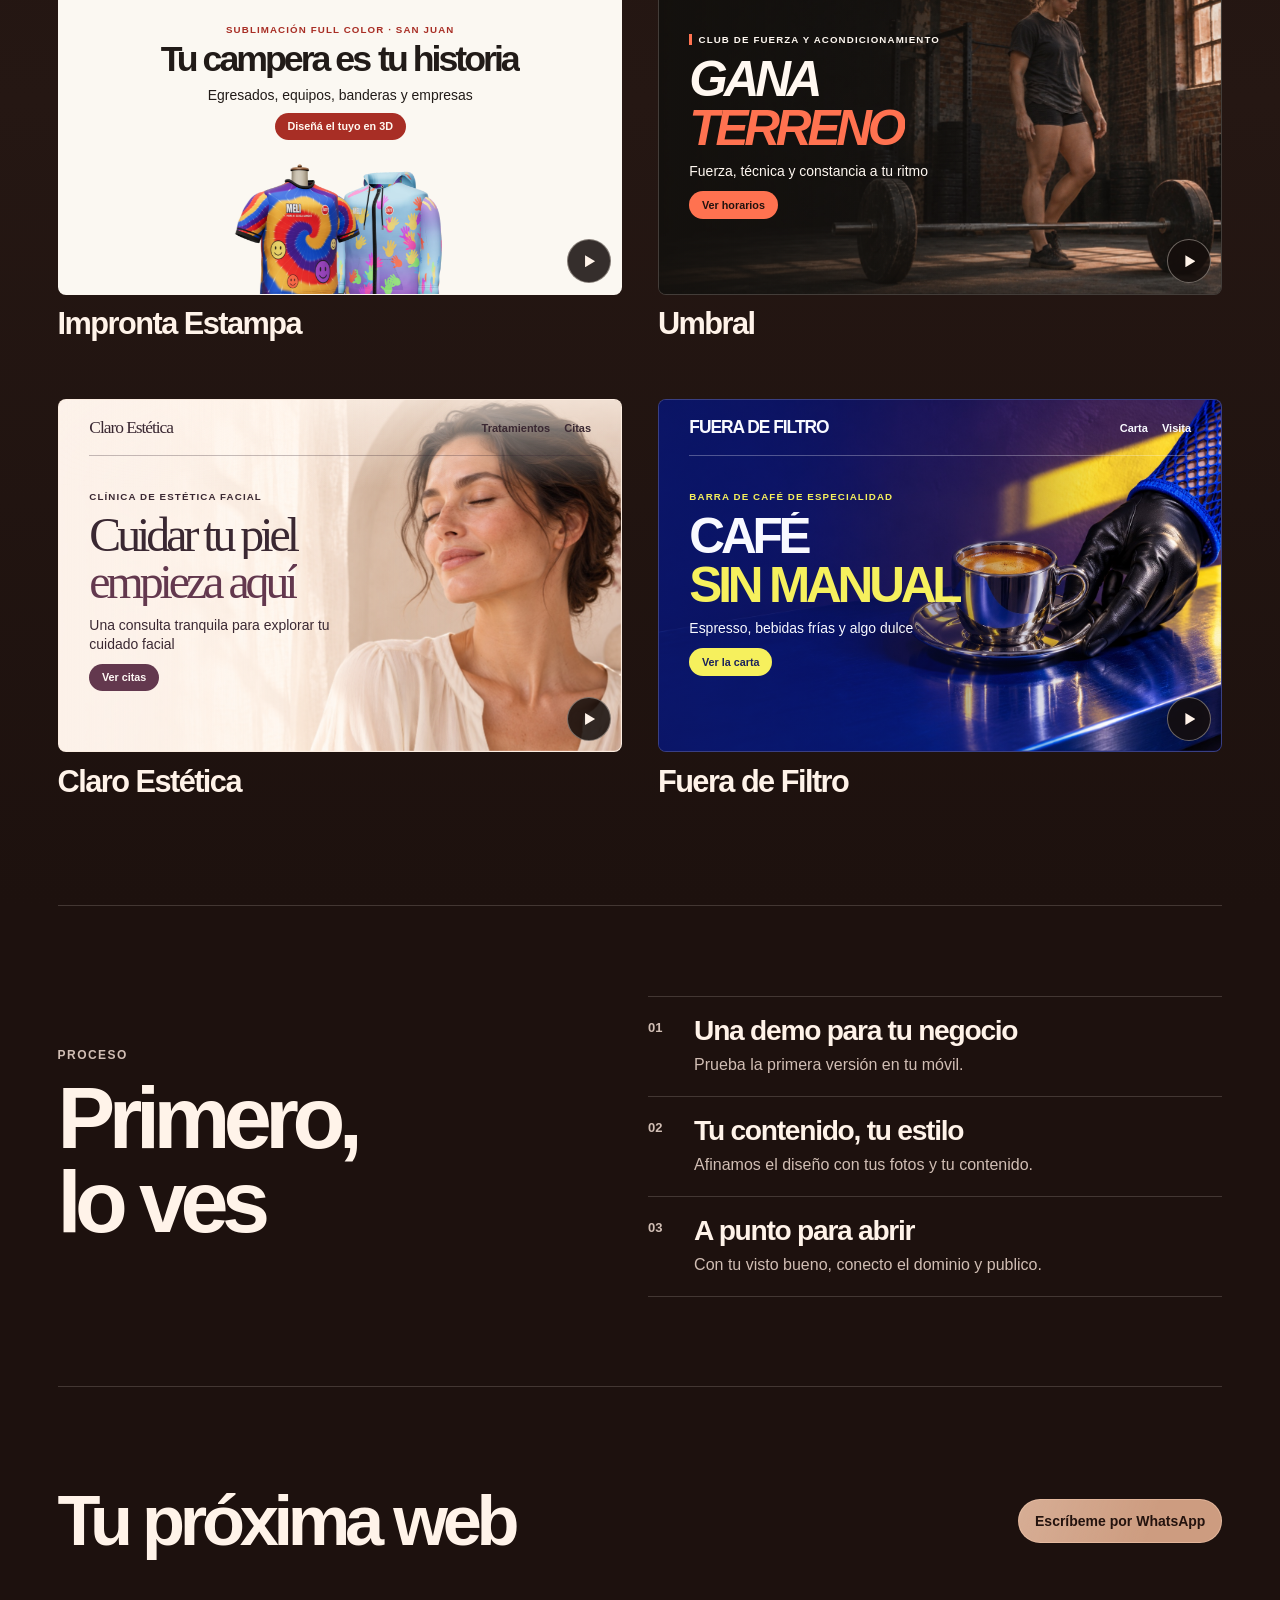
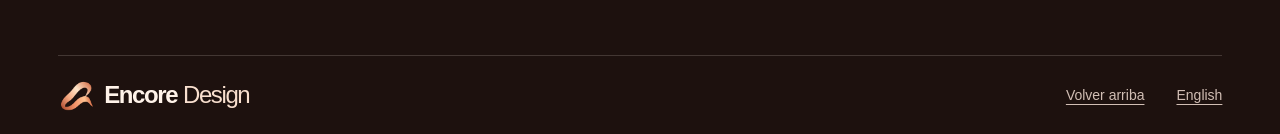
==== commit 96e71e50: "Refine the homepage buttons with a copper finish" ====
--- a/index.html
+++ b/index.html
@@ -19,7 +19,7 @@
   <link rel="alternate" hreflang="es" href="https://encore-design.coyoti-trading.chatgpt.site/">
   <link rel="alternate" hreflang="en" href="https://encore-design.coyoti-trading.chatgpt.site/en/">
   <link rel="icon" type="image/png" sizes="96x96" href="assets/encore-favicon.png">
-  <link rel="stylesheet" href="portfolio.css?v=3">
+  <link rel="stylesheet" href="portfolio.css?v=4">
   <link rel="stylesheet" href="proyectos/intro-motion.css">
   <script src="studio.js?v=2" defer></script>
   <script src="portfolio-previews.js" defer></script>
--- a/portfolio.css
+++ b/portfolio.css
@@ -85,12 +85,32 @@
 .hero h1 span { display: block; }
 .hero h1 .hero-emphasis { color: var(--warm-ivory); font-weight: 400; letter-spacing: -.063em; }
 .lede { max-width: min(410px, 30vw); margin-top: 23px; color: var(--muted); font-size: clamp(17px, 1.52vw, 21px); line-height: 1.5; }
-.hero-actions { display: flex; flex-wrap: wrap; align-items: center; gap: 5px clamp(13px, 1.5vw, 24px); margin-top: 25px; }
-.button { display: inline-flex; align-items: center; justify-content: center; width: fit-content; min-height: 44px; border-radius: 999px; font-size: 14px; font-weight: 680; text-decoration: none; }
-.button-primary { padding: 8px 17px; border: 1px solid #edb89b6b; background: #291914db; color: var(--warm-ivory); transition: background-color 160ms ease, border-color 160ms ease; }
-.button-primary:hover { border-color: #edb89bb0; background: #40281f; }
-.button-secondary { color: var(--muted); text-decoration: underline; text-decoration-color: #edb89b66; text-underline-offset: 5px; }
-.button-secondary:hover { color: var(--ink); text-decoration-color: currentColor; }
+.hero-actions { display: flex; flex-wrap: wrap; align-items: center; gap: 9px 10px; margin-top: 25px; }
+.button {
+  display: inline-flex;
+  align-items: center;
+  justify-content: center;
+  width: fit-content;
+  min-height: 44px;
+  padding: 8px 16px;
+  border: 1px solid transparent;
+  border-radius: 999px;
+  font-size: 14px;
+  font-weight: 650;
+  line-height: 1.15;
+  text-decoration: none;
+  transition: background-color 180ms ease, border-color 180ms ease, transform 180ms ease;
+}
+.button-primary {
+  border-color: #f2c8ad8c;
+  background-color: #cd9c80;
+  background-image: linear-gradient(110deg, #fff3e833, transparent 66%);
+  color: #24130e;
+}
+.button-primary:hover { border-color: #f2c8ad; background-color: #e0af91; }
+.button-secondary { border-color: #fff0e543; background: #fff0e507; color: var(--ink); font-weight: 570; }
+.button-secondary:hover { border-color: #e5b89a8c; background: #fff0e514; }
+.button:active { transform: scale(.98); }
 
 .gallery { background: linear-gradient(180deg, var(--canvas), #251713 52%, var(--canvas)); }
 .work { padding-block: clamp(34px, 5vw, 75px) clamp(62px, 8.25vw, 120px); }
@@ -245,7 +265,8 @@
 
 @media (max-width: 365px) {
   :root { --shell: calc(100% - 28px); }
-  .button-primary { padding-inline: 14px; }
+  .hero-actions { column-gap: 8px; }
+  .button { padding-inline: 12px; }
   .masthead-actions { gap: 8px; }
   .primary-nav a { font-size: 12px; }
 }
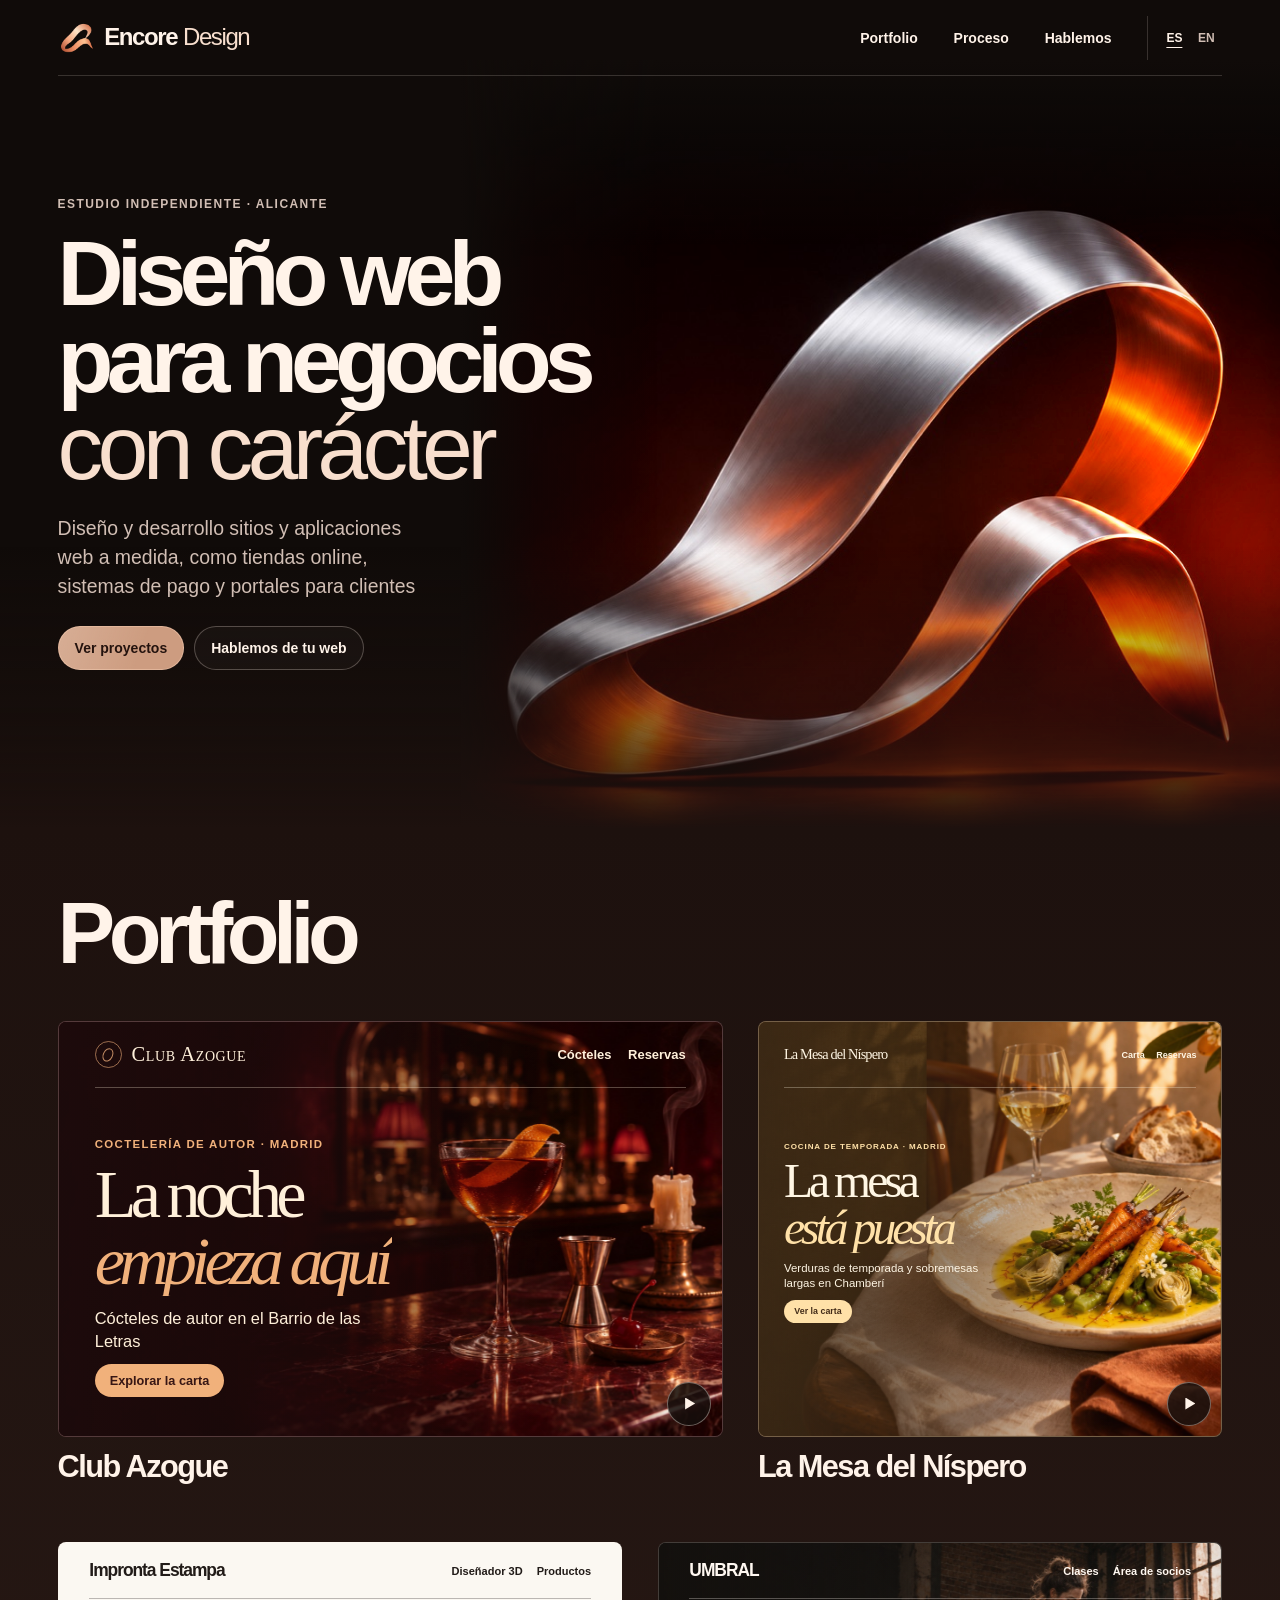
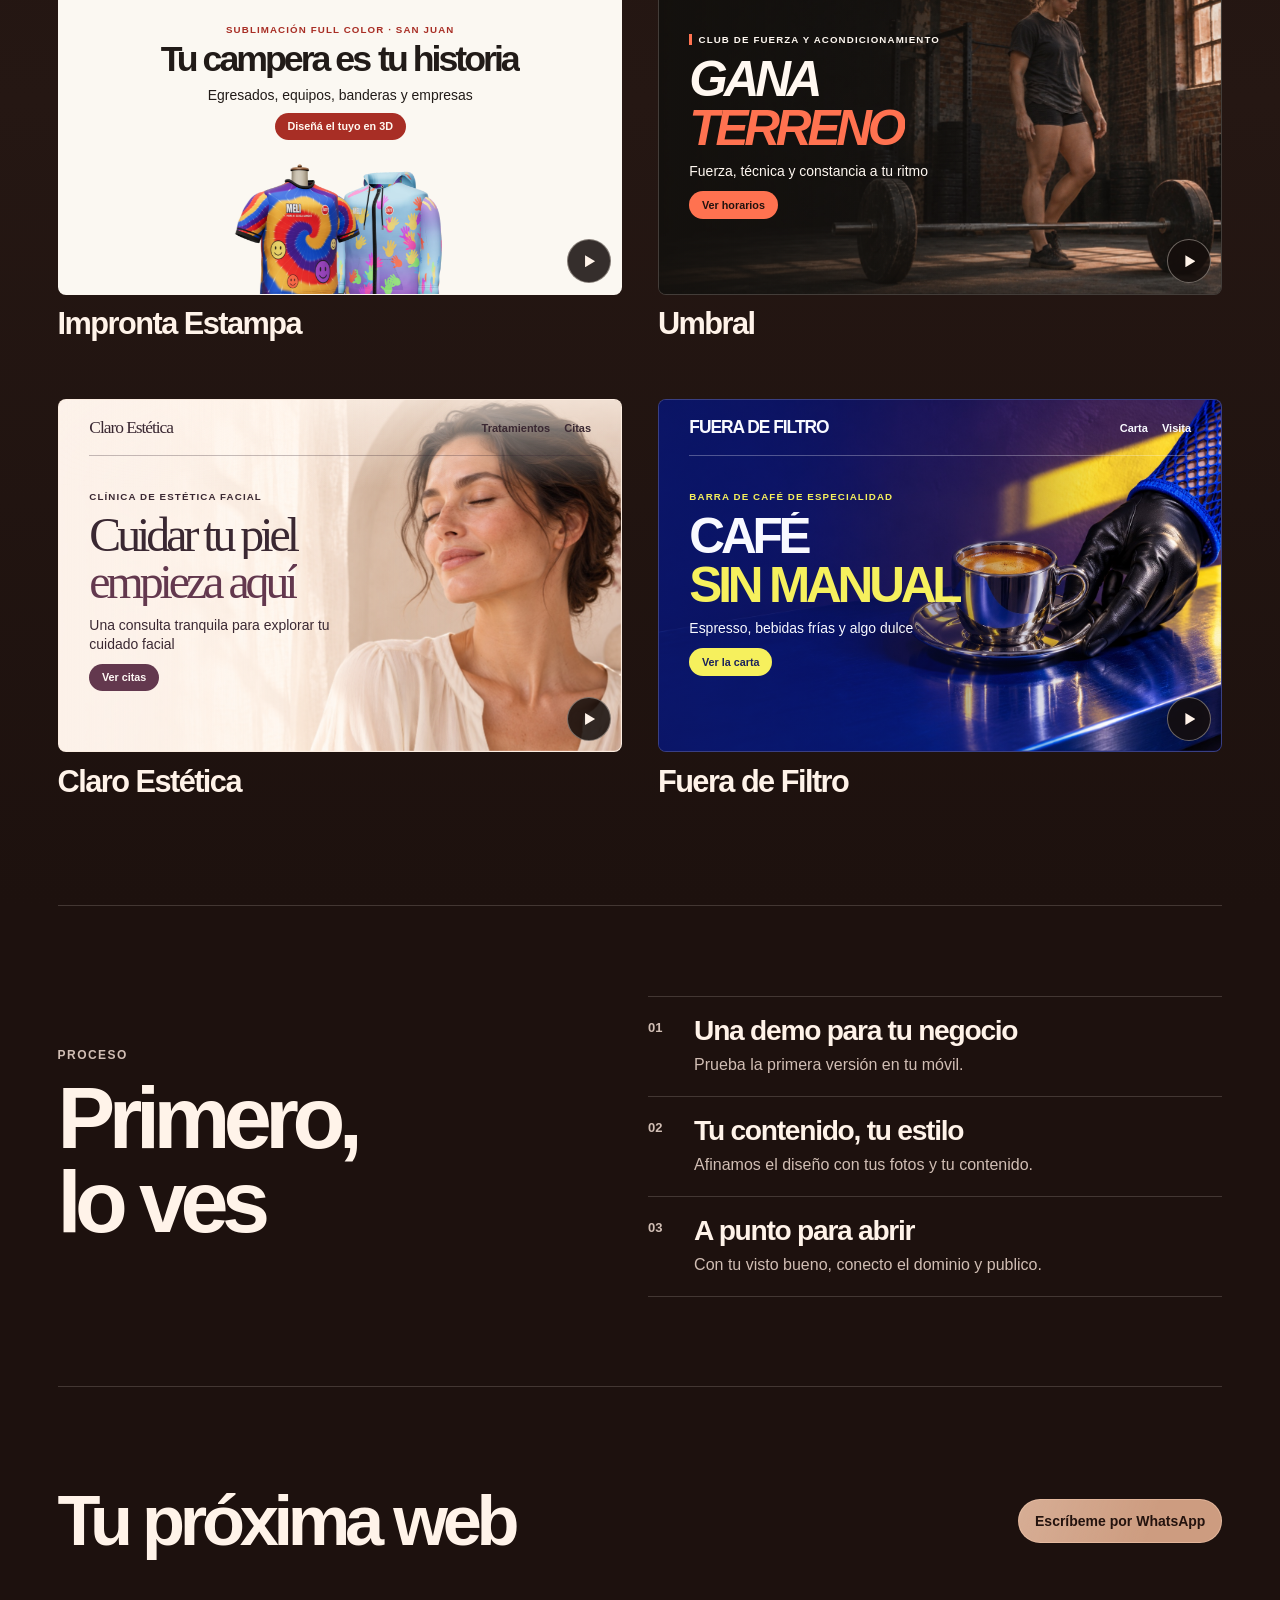
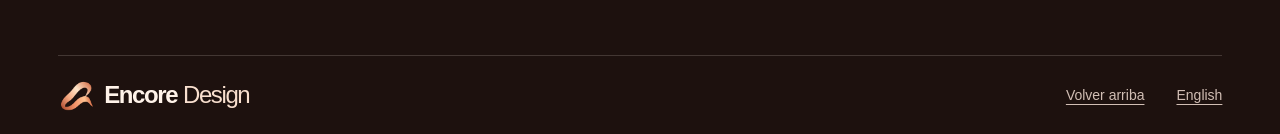
==== commit 2a78731d: "Clear the opening inside the hero sculpture" ====
--- a/index.html
+++ b/index.html
@@ -12,7 +12,7 @@
   <meta property="og:site_name" content="Encore Design">
   <meta property="og:title" content="Encore Design · Diseño web para negocios con carácter">
   <meta property="og:description" content="Diseño y desarrollo web a medida. Explora seis proyectos de Encore Design.">
-  <meta property="og:image" content="https://encore-design.coyoti-trading.chatgpt.site/assets/acera-hero.jpg">
+  <meta property="og:image" content="https://encore-design.coyoti-trading.chatgpt.site/assets/encore-hero-sculpture.jpg">
   <meta property="og:image:alt" content="Cintas de metal y cobre sobre fondo oscuro">
   <meta name="twitter:card" content="summary_large_image">
   <title>Encore Design | Estudio de diseño web en Alicante</title>
@@ -57,8 +57,8 @@
           </div>
         </div>
         <picture class="hero-media" aria-hidden="true">
-          <source media="(max-width: 760px)" srcset="assets/encore-hero-movil.jpg" width="880" height="1100">
-          <img src="assets/acera-hero.jpg" width="1672" height="941" alt="" fetchpriority="high">
+          <source media="(max-width: 760px)" srcset="assets/encore-hero-sculpture-mobile.jpg" width="880" height="1100">
+          <img src="assets/encore-hero-sculpture.jpg" width="1672" height="941" alt="" fetchpriority="high">
         </picture>
       </section>
 
